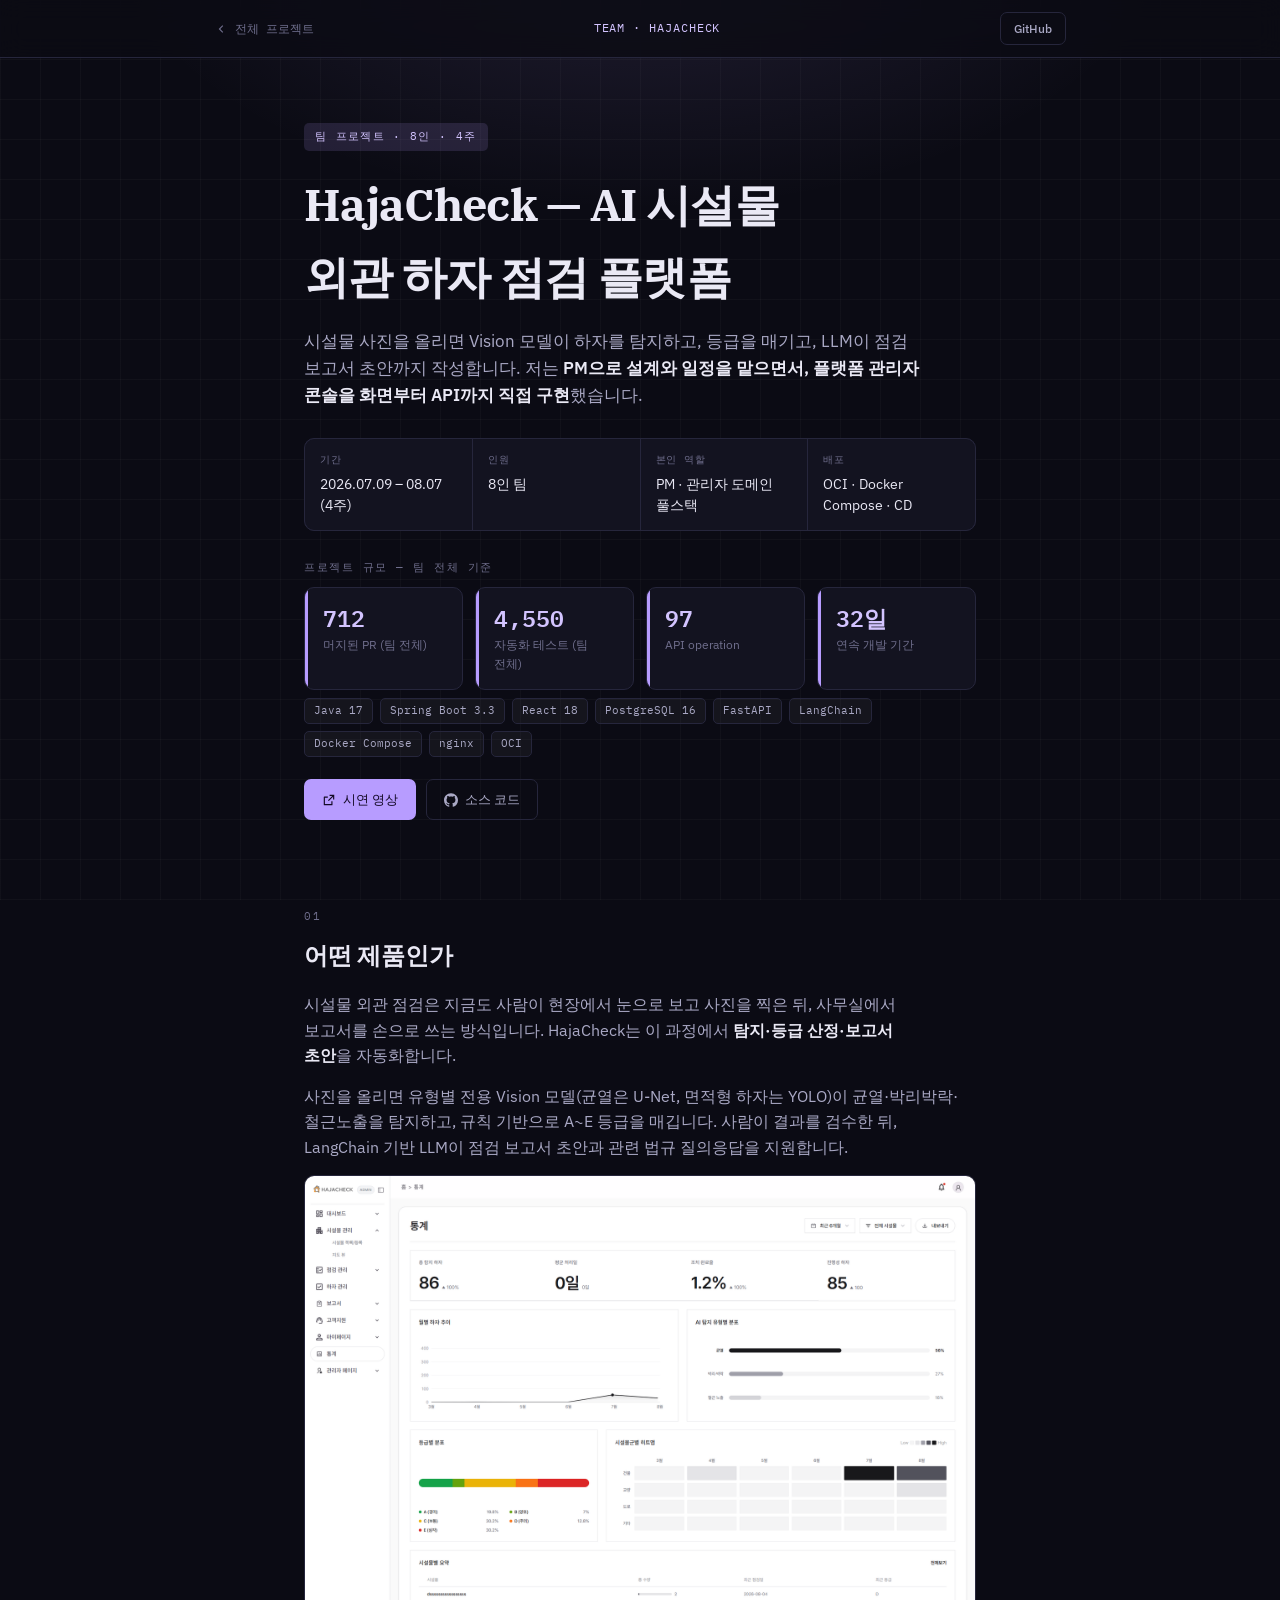
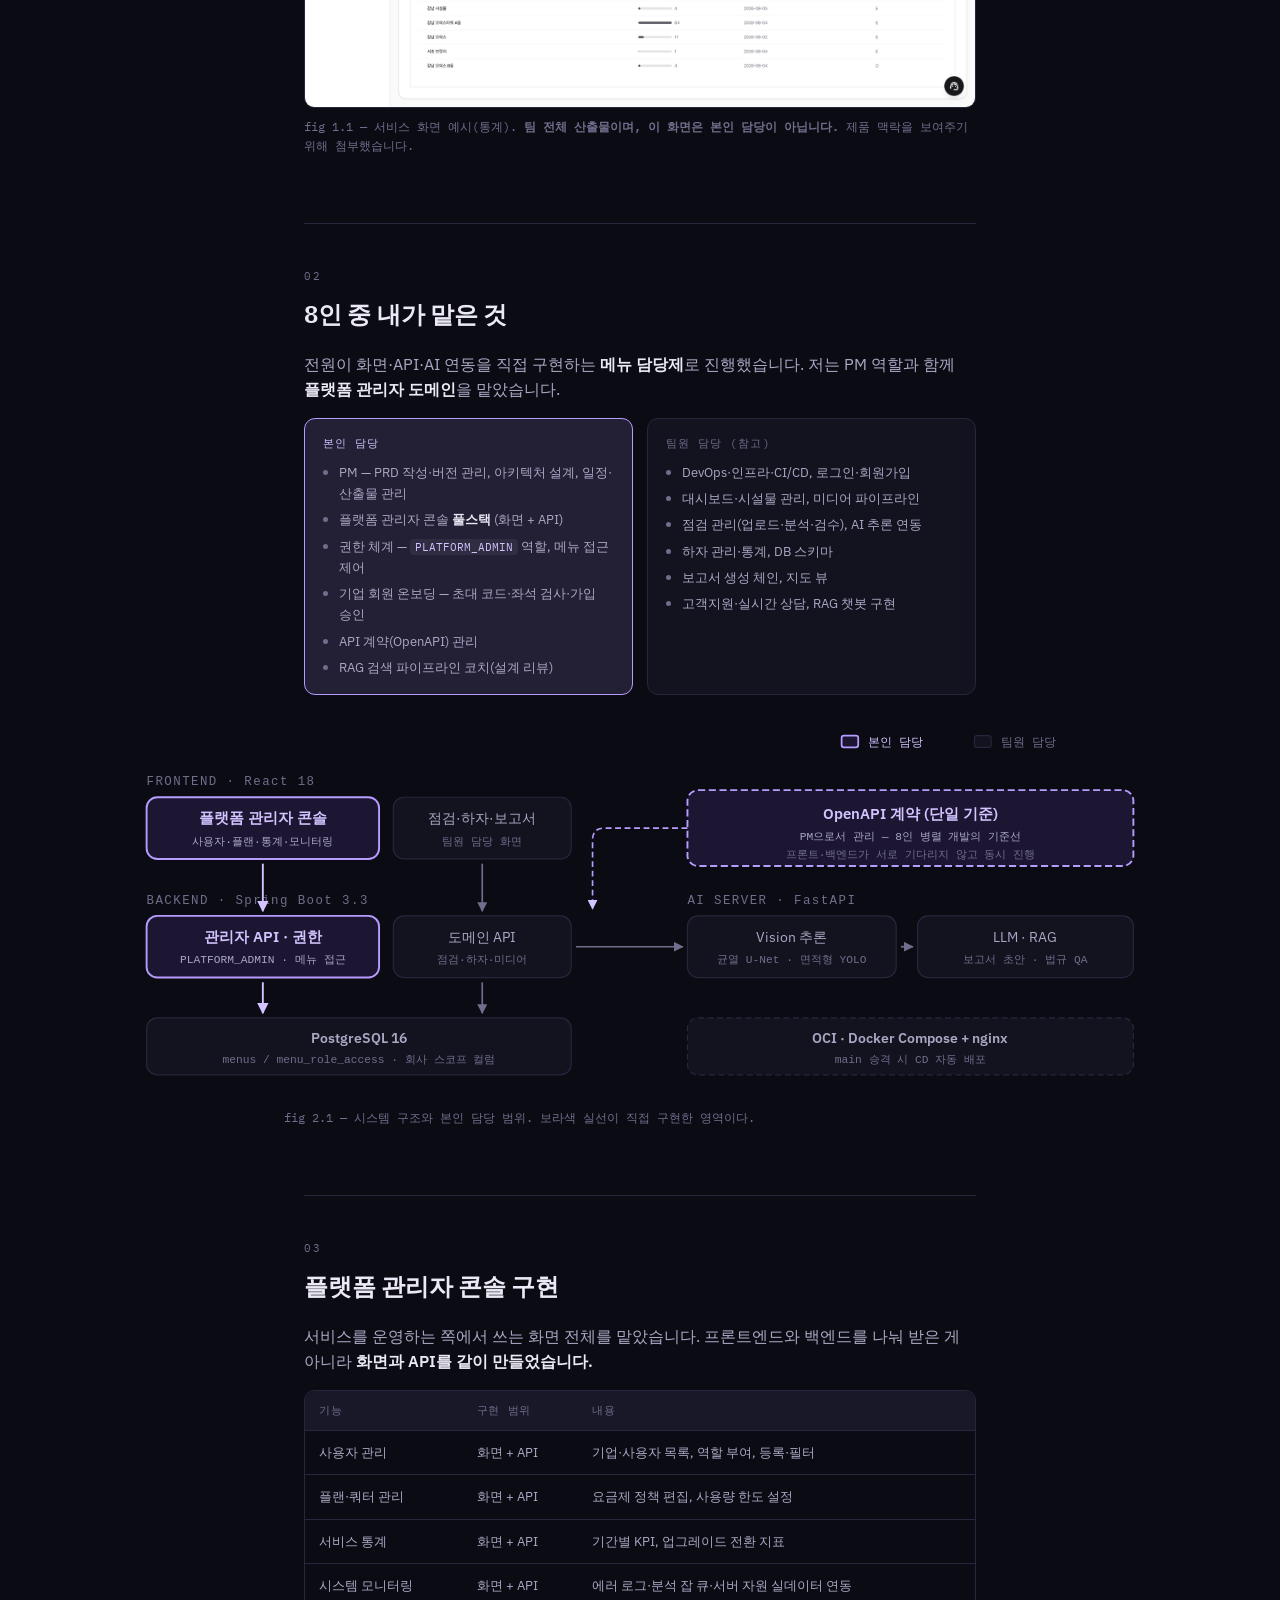
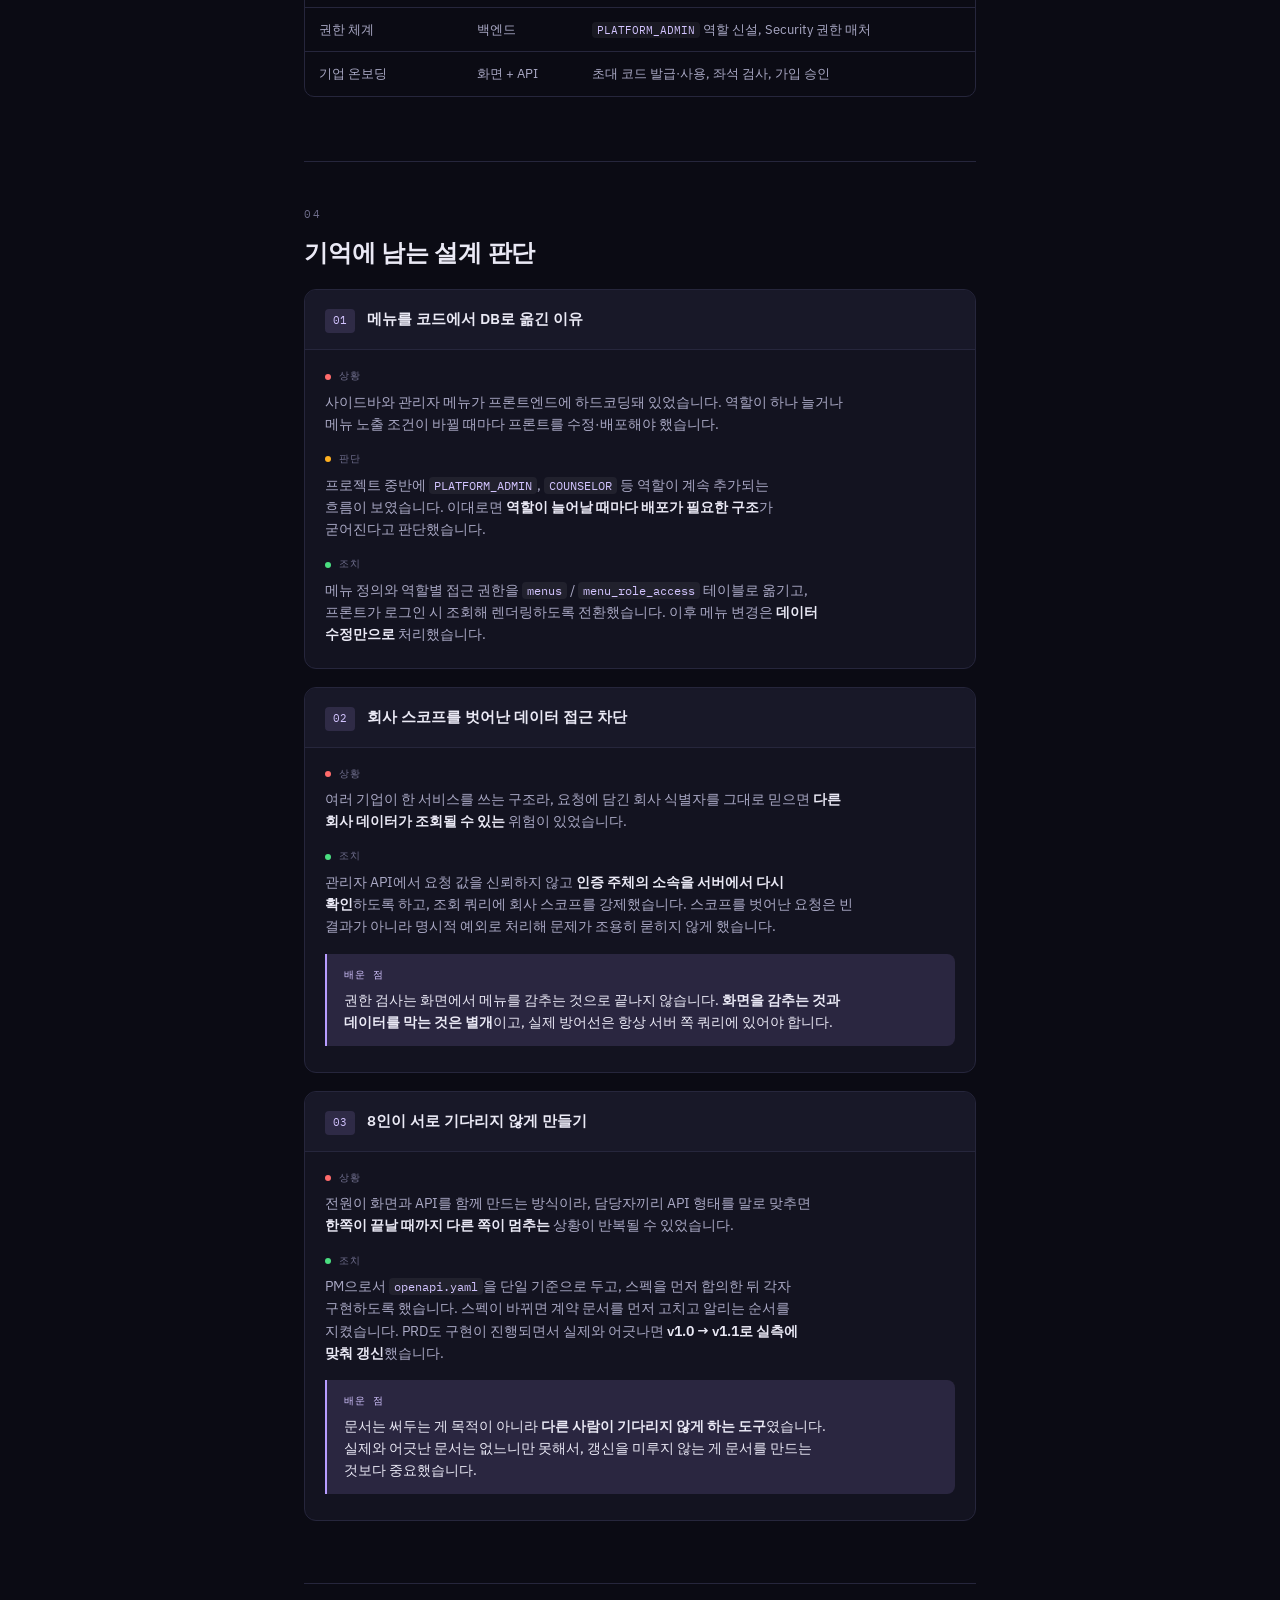
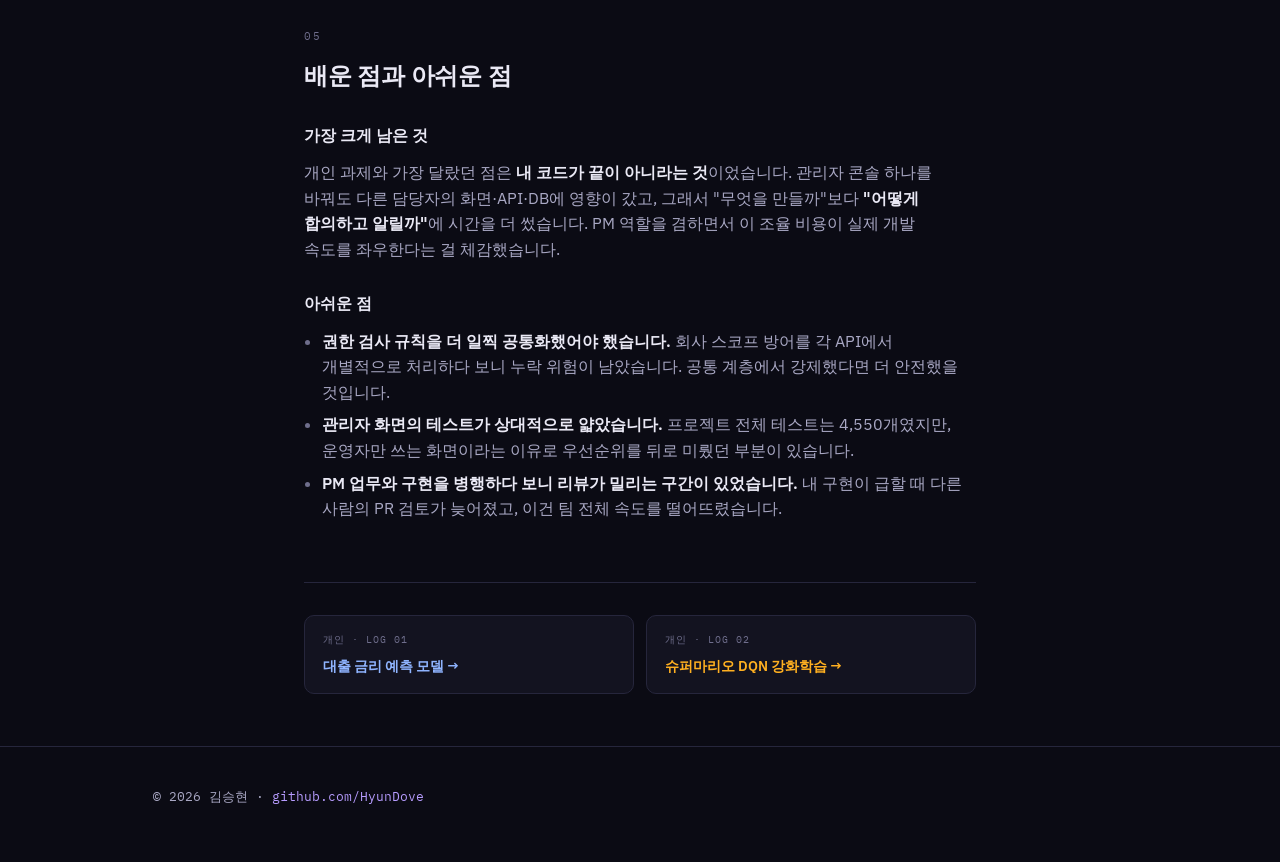
==== haja.html @ fefbdfa7 "feat: 팀 프로젝트(HajaCheck) 추가 및 포트폴리오 정체성 확장 - haja.html 신규 — 8인 팀 프로젝트 케이스 스터디   · 본인 담당/팀원 담당을 구분한 범위" ====
<!DOCTYPE html>
<html lang="ko">
<head>
<meta charset="UTF-8" />
<meta name="viewport" content="width=device-width, initial-scale=1.0" />
<title>HajaCheck — AI 시설물 하자 점검 플랫폼 · 김승현 포트폴리오</title>
<meta name="description" content="8인 팀 4주 프로젝트. PM으로 설계·일정을 관리하고 플랫폼 관리자 콘솔을 화면부터 API까지 직접 구현했습니다." />
<link rel="icon" type="image/svg+xml" href="assets/favicon.svg" />
<link rel="alternate icon" href="assets/favicon.svg" />
<link rel="stylesheet" href="assets/base.css" />
</head>
<body data-proj="haja">

<nav class="topbar">
  <div class="topbar-inner">
    <a class="back-link" href="index.html">
      <svg class="icon" viewBox="0 0 24 24" aria-hidden="true"><path d="M10.828 12l4.95 4.95-1.414 1.414L8 12l6.364-6.364 1.414 1.414z"/></svg>
      전체 프로젝트
    </a>
    <span class="topbar-title">Team · HajaCheck</span>
    <div class="topbar-links">
      <a class="btn btn-ghost btn-sm" href="https://github.com/HyunDove/HajaCheck" target="_blank" rel="noopener">GitHub</a>
    </div>
  </div>
</nav>

<div class="wrap">

  <header class="detail-hero">
    <span class="eyebrow">팀 프로젝트 · 8인 · 4주</span>
    <h1>HajaCheck — AI 시설물 외관 하자 점검 플랫폼</h1>
    <p class="lede">
      시설물 사진을 올리면 Vision 모델이 하자를 탐지하고, 등급을 매기고, LLM이 점검 보고서 초안까지 작성합니다.
      저는 <strong>PM으로 설계와 일정을 맡으면서, 플랫폼 관리자 콘솔을 화면부터 API까지 직접 구현</strong>했습니다.
    </p>

    <div class="meta-grid">
      <div class="meta-cell"><div class="meta-key">기간</div><div class="meta-val">2026.07.09 – 08.07 (4주)</div></div>
      <div class="meta-cell"><div class="meta-key">인원</div><div class="meta-val">8인 팀</div></div>
      <div class="meta-cell"><div class="meta-key">본인 역할</div><div class="meta-val">PM · 관리자 도메인 풀스택</div></div>
      <div class="meta-cell"><div class="meta-key">배포</div><div class="meta-val">OCI · Docker Compose · CD</div></div>
    </div>

    <p class="sec-num" style="margin-bottom:10px;">프로젝트 규모 — 팀 전체 기준</p>
    <div class="kpi-row">
      <div class="kpi"><div class="kpi-val">712</div><div class="kpi-label">머지된 PR (팀 전체)</div></div>
      <div class="kpi"><div class="kpi-val">4,550</div><div class="kpi-label">자동화 테스트 (팀 전체)</div></div>
      <div class="kpi"><div class="kpi-val">97</div><div class="kpi-label">API operation</div></div>
      <div class="kpi"><div class="kpi-val">32일</div><div class="kpi-label">연속 개발 기간</div></div>
    </div>

    <div class="tech-list">
      <span class="tech-tag">Java 17</span><span class="tech-tag">Spring Boot 3.3</span>
      <span class="tech-tag">React 18</span><span class="tech-tag">PostgreSQL 16</span>
      <span class="tech-tag">FastAPI</span><span class="tech-tag">LangChain</span>
      <span class="tech-tag">Docker Compose</span><span class="tech-tag">nginx</span><span class="tech-tag">OCI</span>
    </div>

    <div class="btn-row">
      <a class="btn btn-primary" href="https://youtu.be/IagMc_vZxpA" target="_blank" rel="noopener">
        <svg class="icon" viewBox="0 0 24 24" aria-hidden="true"><path d="M10 6v2H5v11h11v-5h2v6a1 1 0 0 1-1 1H4a1 1 0 0 1-1-1V7a1 1 0 0 1 1-1h6zm11-3v8h-2V6.413l-7.293 7.294-1.414-1.414L17.585 5H13V3h8z"/></svg>
        시연 영상
      </a>
      <a class="btn btn-ghost" href="https://github.com/HyunDove/HajaCheck" target="_blank" rel="noopener">
        <svg class="icon" viewBox="0 0 24 24" aria-hidden="true"><path d="M12 .297c-6.63 0-12 5.373-12 12 0 5.303 3.438 9.8 8.205 11.385.6.113.82-.258.82-.577 0-.285-.01-1.04-.015-2.04-3.338.724-4.042-1.61-4.042-1.61C4.422 18.07 3.633 17.7 3.633 17.7c-1.087-.744.084-.729.084-.729 1.205.084 1.838 1.236 1.838 1.236 1.07 1.835 2.809 1.305 3.495.998.108-.776.417-1.305.76-1.605-2.665-.3-5.466-1.332-5.466-5.93 0-1.31.465-2.38 1.235-3.22-.135-.303-.54-1.523.105-3.176 0 0 1.005-.322 3.3 1.23.96-.267 1.98-.399 3-.405 1.02.006 2.04.138 3 .405 2.28-1.552 3.285-1.23 3.285-1.23.645 1.653.24 2.873.12 3.176.765.84 1.23 1.91 1.23 3.22 0 4.61-2.805 5.625-5.475 5.92.42.36.81 1.096.81 2.22 0 1.606-.015 2.896-.015 3.286 0 .315.21.69.825.57C20.565 22.092 24 17.592 24 12.297c0-6.627-5.373-12-12-12"/></svg>
        소스 코드
      </a>
    </div>
  </header>

  <!-- ── 1. 개요 ── -->
  <section>
    <span class="sec-num">01</span>
    <h2>어떤 제품인가</h2>
    <p>
      시설물 외관 점검은 지금도 사람이 현장에서 눈으로 보고 사진을 찍은 뒤,
      사무실에서 보고서를 손으로 쓰는 방식입니다.
      HajaCheck는 이 과정에서 <strong>탐지·등급 산정·보고서 초안</strong>을 자동화합니다.
    </p>
    <p>
      사진을 올리면 유형별 전용 Vision 모델(균열은 U-Net, 면적형 하자는 YOLO)이
      균열·박리박락·철근노출을 탐지하고, 규칙 기반으로 A~E 등급을 매깁니다.
      사람이 결과를 검수한 뒤, LangChain 기반 LLM이 점검 보고서 초안과 관련 법규 질의응답을 지원합니다.
    </p>

    <figure>
      <img src="assets/img/haja/product.png" alt="HajaCheck 통계 화면 — AI 탐지 유형별 분포, 등급별 분포, 시설물군 히트맵" loading="lazy" />
      <figcaption>
        fig 1.1 — 서비스 화면 예시(통계). <strong>팀 전체 산출물이며, 이 화면은 본인 담당이 아닙니다.</strong>
        제품 맥락을 보여주기 위해 첨부했습니다.
      </figcaption>
    </figure>
  </section>

  <!-- ── 2. 담당 범위 ── -->
  <section>
    <span class="sec-num">02</span>
    <h2>8인 중 내가 맡은 것</h2>
    <p>
      전원이 화면·API·AI 연동을 직접 구현하는 <strong>메뉴 담당제</strong>로 진행했습니다.
      저는 PM 역할과 함께 <strong>플랫폼 관리자 도메인</strong>을 맡았습니다.
    </p>

    <div class="scope-split">
      <div class="scope-box mine">
        <div class="scope-head">본인 담당</div>
        <ul>
          <li>PM — PRD 작성·버전 관리, 아키텍처 설계, 일정·산출물 관리</li>
          <li>플랫폼 관리자 콘솔 <strong>풀스택</strong> (화면 + API)</li>
          <li>권한 체계 — <code>PLATFORM_ADMIN</code> 역할, 메뉴 접근 제어</li>
          <li>기업 회원 온보딩 — 초대 코드·좌석 검사·가입 승인</li>
          <li>API 계약(OpenAPI) 관리</li>
          <li>RAG 검색 파이프라인 코치(설계 리뷰)</li>
        </ul>
      </div>
      <div class="scope-box">
        <div class="scope-head">팀원 담당 (참고)</div>
        <ul>
          <li>DevOps·인프라·CI/CD, 로그인·회원가입</li>
          <li>대시보드·시설물 관리, 미디어 파이프라인</li>
          <li>점검 관리(업로드·분석·검수), AI 추론 연동</li>
          <li>하자 관리·통계, DB 스키마</li>
          <li>보고서 생성 체인, 지도 뷰</li>
          <li>고객지원·실시간 상담, RAG 챗봇 구현</li>
        </ul>
      </div>
    </div>

    <figure class="wide">
      <div class="svg-scroll">
      <svg viewBox="0 0 860 320" role="img" aria-label="React 프론트엔드, Spring Boot 백엔드, FastAPI AI 서버, PostgreSQL로 구성된 시스템에서 본인이 담당한 관리자 콘솔과 권한 도메인이 강조 표시된 구조도">
        <defs>
          <marker id="ar-h" viewBox="0 0 10 10" refX="9" refY="5" markerWidth="6" markerHeight="6" orient="auto-start-reverse">
            <path d="M 0 0 L 10 5 L 0 10 z" fill="#d3c4ff"/>
          </marker>
          <marker id="ar-t" viewBox="0 0 10 10" refX="9" refY="5" markerWidth="6" markerHeight="6" orient="auto-start-reverse">
            <path d="M 0 0 L 10 5 L 0 10 z" fill="#6f6e8c"/>
          </marker>
        </defs>

        <!-- 범례 -->
        <rect x="600" y="14" width="14" height="10" rx="2" fill="#1d1633" stroke="#b79cff" stroke-width="1.5"/>
        <text x="622" y="23" fill="#d3c4ff" font-size="10.5" font-family="monospace">본인 담당</text>
        <rect x="712" y="14" width="14" height="10" rx="2" fill="#131320" stroke="#26263c"/>
        <text x="734" y="23" fill="#6f6e8c" font-size="10.5" font-family="monospace">팀원 담당</text>

        <!-- FE 계층 -->
        <text x="14" y="56" fill="#6f6e8c" font-family="monospace" font-size="10.5" letter-spacing="1.2">FRONTEND · React 18</text>
        <rect x="14" y="66" width="196" height="52" rx="9" fill="#1d1633" stroke="#b79cff" stroke-width="1.6"/>
        <text x="112" y="88" fill="#d3c4ff" font-size="12.5" text-anchor="middle" font-weight="600">플랫폼 관리자 콘솔</text>
        <text x="112" y="106" fill="#a9a8c4" font-size="9.5" text-anchor="middle" font-family="monospace">사용자·플랜·통계·모니터링</text>

        <rect x="222" y="66" width="150" height="52" rx="9" fill="#131320" stroke="#26263c"/>
        <text x="297" y="88" fill="#a9a8c4" font-size="12" text-anchor="middle">점검·하자·보고서</text>
        <text x="297" y="106" fill="#6f6e8c" font-size="9.5" text-anchor="middle" font-family="monospace">팀원 담당 화면</text>

        <!-- BE 계층 -->
        <text x="14" y="156" fill="#6f6e8c" font-family="monospace" font-size="10.5" letter-spacing="1.2">BACKEND · Spring Boot 3.3</text>
        <rect x="14" y="166" width="196" height="52" rx="9" fill="#1d1633" stroke="#b79cff" stroke-width="1.6"/>
        <text x="112" y="188" fill="#d3c4ff" font-size="12.5" text-anchor="middle" font-weight="600">관리자 API · 권한</text>
        <text x="112" y="206" fill="#a9a8c4" font-size="9.5" text-anchor="middle" font-family="monospace">PLATFORM_ADMIN · 메뉴 접근</text>

        <rect x="222" y="166" width="150" height="52" rx="9" fill="#131320" stroke="#26263c"/>
        <text x="297" y="188" fill="#a9a8c4" font-size="12" text-anchor="middle">도메인 API</text>
        <text x="297" y="206" fill="#6f6e8c" font-size="9.5" text-anchor="middle" font-family="monospace">점검·하자·미디어</text>

        <!-- 세로 연결 -->
        <line x1="112" y1="122" x2="112" y2="162" stroke="#d3c4ff" stroke-width="1.6" marker-end="url(#ar-h)"/>
        <line x1="297" y1="122" x2="297" y2="162" stroke="#6f6e8c" stroke-width="1.4" marker-end="url(#ar-t)"/>

        <!-- DB -->
        <rect x="14" y="252" width="358" height="48" rx="9" fill="#131320" stroke="#26263c"/>
        <text x="193" y="273" fill="#a9a8c4" font-size="12" text-anchor="middle" font-weight="600">PostgreSQL 16</text>
        <text x="193" y="290" fill="#6f6e8c" font-size="9.5" text-anchor="middle" font-family="monospace">menus / menu_role_access · 회사 스코프 컬럼</text>
        <line x1="112" y1="222" x2="112" y2="248" stroke="#d3c4ff" stroke-width="1.6" marker-end="url(#ar-h)"/>
        <line x1="297" y1="222" x2="297" y2="248" stroke="#6f6e8c" stroke-width="1.4" marker-end="url(#ar-t)"/>

        <!-- AI 서버 -->
        <text x="470" y="156" fill="#6f6e8c" font-family="monospace" font-size="10.5" letter-spacing="1.2">AI SERVER · FastAPI</text>
        <rect x="470" y="166" width="176" height="52" rx="9" fill="#131320" stroke="#26263c"/>
        <text x="558" y="188" fill="#a9a8c4" font-size="12" text-anchor="middle">Vision 추론</text>
        <text x="558" y="206" fill="#6f6e8c" font-size="9.5" text-anchor="middle" font-family="monospace">균열 U-Net · 면적형 YOLO</text>

        <rect x="664" y="166" width="182" height="52" rx="9" fill="#131320" stroke="#26263c"/>
        <text x="755" y="188" fill="#a9a8c4" font-size="12" text-anchor="middle">LLM · RAG</text>
        <text x="755" y="206" fill="#6f6e8c" font-size="9.5" text-anchor="middle" font-family="monospace">보고서 초안 · 법규 QA</text>

        <line x1="376" y1="192" x2="466" y2="192" stroke="#6f6e8c" stroke-width="1.4" marker-end="url(#ar-t)"/>
        <line x1="650" y1="192" x2="660" y2="192" stroke="#6f6e8c" stroke-width="1.4" marker-end="url(#ar-t)"/>

        <!-- 배포 -->
        <rect x="470" y="252" width="376" height="48" rx="9" fill="#131320" stroke="#26263c" stroke-dasharray="5 3"/>
        <text x="658" y="273" fill="#a9a8c4" font-size="12" text-anchor="middle" font-weight="600">OCI · Docker Compose + nginx</text>
        <text x="658" y="290" fill="#6f6e8c" font-size="9.5" text-anchor="middle" font-family="monospace">main 승격 시 CD 자동 배포</text>

        <!-- API 계약 -->
        <rect x="470" y="60" width="376" height="64" rx="9" fill="#1d1633" stroke="#b79cff" stroke-width="1.6" stroke-dasharray="6 3"/>
        <text x="658" y="84" fill="#d3c4ff" font-size="12.5" text-anchor="middle" font-weight="600">OpenAPI 계약 (단일 기준)</text>
        <text x="658" y="102" fill="#a9a8c4" font-size="9.5" text-anchor="middle" font-family="monospace">PM으로서 관리 — 8인 병렬 개발의 기준선</text>
        <text x="658" y="117" fill="#6f6e8c" font-size="9.5" text-anchor="middle" font-family="monospace">프론트·백엔드가 서로 기다리지 않고 동시 진행</text>
        <path d="M 470 92 L 400 92 Q 390 92 390 102 L 390 160" fill="none" stroke="#b79cff" stroke-width="1.4" stroke-dasharray="5 3" marker-end="url(#ar-h)"/>
      </svg>
      </div>
      <figcaption>fig 2.1 — 시스템 구조와 본인 담당 범위. 보라색 실선이 직접 구현한 영역이다.</figcaption>
    </figure>
  </section>

  <!-- ── 3. 관리자 콘솔 ── -->
  <section>
    <span class="sec-num">03</span>
    <h2>플랫폼 관리자 콘솔 구현</h2>
    <p>
      서비스를 운영하는 쪽에서 쓰는 화면 전체를 맡았습니다.
      프론트엔드와 백엔드를 나눠 받은 게 아니라 <strong>화면과 API를 같이 만들었습니다.</strong>
    </p>

    <div class="table-wrap">
      <table>
        <thead><tr><th>기능</th><th>구현 범위</th><th>내용</th></tr></thead>
        <tbody>
          <tr><td>사용자 관리</td><td>화면 + API</td><td>기업·사용자 목록, 역할 부여, 등록·필터</td></tr>
          <tr><td>플랜·쿼터 관리</td><td>화면 + API</td><td>요금제 정책 편집, 사용량 한도 설정</td></tr>
          <tr><td>서비스 통계</td><td>화면 + API</td><td>기간별 KPI, 업그레이드 전환 지표</td></tr>
          <tr><td>시스템 모니터링</td><td>화면 + API</td><td>에러 로그·분석 잡 큐·서버 자원 실데이터 연동</td></tr>
          <tr><td>권한 체계</td><td>백엔드</td><td><code>PLATFORM_ADMIN</code> 역할 신설, Security 권한 매처</td></tr>
          <tr><td>기업 온보딩</td><td>화면 + API</td><td>초대 코드 발급·사용, 좌석 검사, 가입 승인</td></tr>
        </tbody>
      </table>
    </div>
  </section>

  <!-- ── 4. 설계 판단 ── -->
  <section>
    <span class="sec-num">04</span>
    <h2>기억에 남는 설계 판단</h2>

    <div class="trouble">
      <div class="trouble-head">
        <span class="trouble-idx">01</span>
        <span class="trouble-title">메뉴를 코드에서 DB로 옮긴 이유</span>
      </div>
      <div class="trouble-body">
        <div class="step symptom">
          <div class="step-label">상황</div>
          <p>사이드바와 관리자 메뉴가 프론트엔드에 하드코딩돼 있었습니다. 역할이 하나 늘거나 메뉴 노출 조건이 바뀔 때마다 프론트를 수정·배포해야 했습니다.</p>
        </div>
        <div class="step cause">
          <div class="step-label">판단</div>
          <p>프로젝트 중반에 <code>PLATFORM_ADMIN</code>, <code>COUNSELOR</code> 등 역할이 계속 추가되는 흐름이 보였습니다. 이대로면 <strong>역할이 늘어날 때마다 배포가 필요한 구조</strong>가 굳어진다고 판단했습니다.</p>
        </div>
        <div class="step fix">
          <div class="step-label">조치</div>
          <p>메뉴 정의와 역할별 접근 권한을 <code>menus</code> / <code>menu_role_access</code> 테이블로 옮기고, 프론트가 로그인 시 조회해 렌더링하도록 전환했습니다. 이후 메뉴 변경은 <strong>데이터 수정만으로</strong> 처리했습니다.</p>
        </div>
      </div>
    </div>

    <div class="trouble">
      <div class="trouble-head">
        <span class="trouble-idx">02</span>
        <span class="trouble-title">회사 스코프를 벗어난 데이터 접근 차단</span>
      </div>
      <div class="trouble-body">
        <div class="step symptom">
          <div class="step-label">상황</div>
          <p>여러 기업이 한 서비스를 쓰는 구조라, 요청에 담긴 회사 식별자를 그대로 믿으면 <strong>다른 회사 데이터가 조회될 수 있는</strong> 위험이 있었습니다.</p>
        </div>
        <div class="step fix">
          <div class="step-label">조치</div>
          <p>관리자 API에서 요청 값을 신뢰하지 않고 <strong>인증 주체의 소속을 서버에서 다시 확인</strong>하도록 하고, 조회 쿼리에 회사 스코프를 강제했습니다. 스코프를 벗어난 요청은 빈 결과가 아니라 명시적 예외로 처리해 문제가 조용히 묻히지 않게 했습니다.</p>
        </div>
        <div class="lesson">
          <span class="lesson-tag">배운 점</span>
          <p>권한 검사는 화면에서 메뉴를 감추는 것으로 끝나지 않습니다. <strong>화면을 감추는 것과 데이터를 막는 것은 별개</strong>이고, 실제 방어선은 항상 서버 쪽 쿼리에 있어야 합니다.</p>
        </div>
      </div>
    </div>

    <div class="trouble">
      <div class="trouble-head">
        <span class="trouble-idx">03</span>
        <span class="trouble-title">8인이 서로 기다리지 않게 만들기</span>
      </div>
      <div class="trouble-body">
        <div class="step symptom">
          <div class="step-label">상황</div>
          <p>전원이 화면과 API를 함께 만드는 방식이라, 담당자끼리 API 형태를 말로 맞추면 <strong>한쪽이 끝날 때까지 다른 쪽이 멈추는</strong> 상황이 반복될 수 있었습니다.</p>
        </div>
        <div class="step fix">
          <div class="step-label">조치</div>
          <p>PM으로서 <code>openapi.yaml</code>을 단일 기준으로 두고, 스펙을 먼저 합의한 뒤 각자 구현하도록 했습니다. 스펙이 바뀌면 계약 문서를 먼저 고치고 알리는 순서를 지켰습니다. PRD도 구현이 진행되면서 실제와 어긋나면 <strong>v1.0 → v1.1로 실측에 맞춰 갱신</strong>했습니다.</p>
        </div>
        <div class="lesson">
          <span class="lesson-tag">배운 점</span>
          <p>문서는 써두는 게 목적이 아니라 <strong>다른 사람이 기다리지 않게 하는 도구</strong>였습니다. 실제와 어긋난 문서는 없느니만 못해서, 갱신을 미루지 않는 게 문서를 만드는 것보다 중요했습니다.</p>
        </div>
      </div>
    </div>
  </section>

  <!-- ── 5. 회고 ── -->
  <section>
    <span class="sec-num">05</span>
    <h2>배운 점과 아쉬운 점</h2>

    <h3>가장 크게 남은 것</h3>
    <p>
      개인 과제와 가장 달랐던 점은 <strong>내 코드가 끝이 아니라는 것</strong>이었습니다.
      관리자 콘솔 하나를 바꿔도 다른 담당자의 화면·API·DB에 영향이 갔고,
      그래서 "무엇을 만들까"보다 <strong>"어떻게 합의하고 알릴까"</strong>에 시간을 더 썼습니다.
      PM 역할을 겸하면서 이 조율 비용이 실제 개발 속도를 좌우한다는 걸 체감했습니다.
    </p>

    <h3>아쉬운 점</h3>
    <ul>
      <li><strong>권한 검사 규칙을 더 일찍 공통화했어야 했습니다.</strong> 회사 스코프 방어를 각 API에서 개별적으로 처리하다 보니 누락 위험이 남았습니다. 공통 계층에서 강제했다면 더 안전했을 것입니다.</li>
      <li><strong>관리자 화면의 테스트가 상대적으로 얇았습니다.</strong> 프로젝트 전체 테스트는 4,550개였지만, 운영자만 쓰는 화면이라는 이유로 우선순위를 뒤로 미뤘던 부분이 있습니다.</li>
      <li><strong>PM 업무와 구현을 병행하다 보니 리뷰가 밀리는 구간이 있었습니다.</strong> 내 구현이 급할 때 다른 사람의 PR 검토가 늦어졌고, 이건 팀 전체 속도를 떨어뜨렸습니다.</li>
    </ul>
  </section>

  <nav class="pager" aria-label="다른 프로젝트">
    <a class="pager-card to-ml" href="ml.html">
      <div class="pg-label">개인 · Log 01</div>
      <div class="pg-title">대출 금리 예측 모델 →</div>
    </a>
    <a class="pager-card to-rl" href="rl.html">
      <div class="pg-label">개인 · Log 02</div>
      <div class="pg-title">슈퍼마리오 DQN 강화학습 →</div>
    </a>
  </nav>

</div>

<footer>
  <p>© 2026 김승현 · <a href="https://github.com/HyunDove" target="_blank" rel="noopener">github.com/HyunDove</a></p>
</footer>

</body>
</html>
---- assets/base.css ----
/* ══════════════════════════════════════════════════════════
   김승현 · AI/ML/LLM 포트폴리오 — 공통 스타일
   ══════════════════════════════════════════════════════════ */

@font-face { font-family:'Plex Sans';  font-weight:400; font-style:normal; font-display:swap; src:url('fonts/sans400.woff') format('woff'); }
@font-face { font-family:'Plex Sans';  font-weight:500; font-style:normal; font-display:swap; src:url('fonts/sans500.woff') format('woff'); }
@font-face { font-family:'Plex Sans';  font-weight:600; font-style:normal; font-display:swap; src:url('fonts/sans600.woff') format('woff'); }
@font-face { font-family:'Plex Mono';  font-weight:400; font-style:normal; font-display:swap; src:url('fonts/mono400.woff') format('woff'); }
@font-face { font-family:'Plex Mono';  font-weight:500; font-style:normal; font-display:swap; src:url('fonts/mono500.woff') format('woff'); }
@font-face { font-family:'Plex Mono';  font-weight:600; font-style:normal; font-display:swap; src:url('fonts/mono600.woff') format('woff'); }
@font-face { font-family:'Plex Serif'; font-weight:600; font-style:normal; font-display:swap; src:url('fonts/serif600.woff') format('woff'); }
@font-face { font-family:'Plex Serif'; font-weight:700; font-style:normal; font-display:swap; src:url('fonts/serif700.woff') format('woff'); }

*,*::before,*::after{box-sizing:border-box;margin:0;padding:0;}

:root{
  --bg:#0b0b14;
  --bg-grid:rgba(255,255,255,.028);
  --surface:#131320;
  --surface-2:#181828;
  --border:#26263c;
  --border-strong:#37374f;
  --text:#eae9f5;
  --text-dim:#a9a8c4;
  --muted:#6f6e8c;
  --accent:#b79cff;

  --ml:#5b8def;    --ml-2:#8fb4ff;
  --rl:#ff6b4a;    --rl-2:#ffb020;
  --llm:#2fd9c4;   --llm-2:#6ff0d8;
  --haja:#b79cff;  --haja-2:#d3c4ff;

  /* 프로젝트별 색상 — 각 페이지 body에서 덮어씀 */
  --proj:var(--accent);
  --proj-2:var(--accent);
  --proj-soft:rgba(183,156,255,.12);

  --font-display:'Plex Serif', 'Nanum Myeongjo', serif;
  --font-body:'Plex Sans', 'Malgun Gothic', sans-serif;
  --font-mono:'Plex Mono', monospace;

  --wrap:720px;
  --wrap-wide:900px;
}

body[data-proj="ml"]{  --proj:var(--ml);  --proj-2:var(--ml-2);  --proj-soft:rgba(91,141,239,.12); }
body[data-proj="rl"]{  --proj:var(--rl);  --proj-2:var(--rl-2);  --proj-soft:rgba(255,107,74,.12); }
body[data-proj="llm"]{ --proj:var(--llm); --proj-2:var(--llm-2); --proj-soft:rgba(47,217,196,.12); }
body[data-proj="haja"]{--proj:var(--haja);--proj-2:var(--haja-2);--proj-soft:rgba(183,156,255,.14); }

html{scroll-behavior:smooth;}

body{
  font-family:var(--font-body);
  /* 한글은 어절 단위로 줄바꿈 — '프로젝트'가 '프/로젝트'로 잘리는 것 방지 */
  word-break:keep-all;
  overflow-wrap:break-word;
  background:
    radial-gradient(ellipse 900px 500px at 50% -10%, var(--proj-soft), transparent 60%),
    repeating-linear-gradient(0deg,  var(--bg-grid) 0 1px, transparent 1px 40px),
    repeating-linear-gradient(90deg, var(--bg-grid) 0 1px, transparent 1px 40px),
    var(--bg);
  background-attachment:fixed;
  color:var(--text);
  line-height:1.6;
  min-height:100vh;
  -webkit-font-smoothing:antialiased;
}

a{color:var(--proj-2);}
:focus-visible{outline:2px solid var(--proj-2);outline-offset:3px;border-radius:3px;}

/* ── 상단 내비게이션 (상세 페이지) ── */
.topbar{
  position:sticky;top:0;z-index:20;
  background:rgba(11,11,20,.82);
  backdrop-filter:blur(12px);
  border-bottom:1px solid var(--border);
}
.topbar-inner{
  max-width:var(--wrap-wide);margin:0 auto;padding:12px 24px;
  display:flex;align-items:center;justify-content:space-between;gap:16px;
}
.back-link{
  font-family:var(--font-mono);font-size:.78rem;color:var(--muted);
  text-decoration:none;display:inline-flex;align-items:center;gap:7px;
  transition:color .2s;
}
.back-link:hover{color:var(--text);}
.topbar-title{
  font-family:var(--font-mono);font-size:.72rem;color:var(--proj-2);
  letter-spacing:.08em;text-transform:uppercase;
}
.topbar-links{display:flex;gap:8px;}

/* ── 래퍼 ── */
.wrap{max-width:var(--wrap);margin:0 auto;padding:0 24px;}
.wrap-wide{max-width:var(--wrap-wide);margin:0 auto;padding:0 24px;}

/* ── 상세 페이지 히어로 ── */
.detail-hero{padding:64px 0 44px;}
.eyebrow{
  font-family:var(--font-mono);font-size:.7rem;letter-spacing:.12em;text-transform:uppercase;
  color:var(--proj-2);background:var(--proj-soft);
  padding:5px 11px;border-radius:5px;display:inline-block;margin-bottom:18px;
}
.detail-hero h1{
  font-family:var(--font-display);font-weight:700;
  font-size:clamp(1.9rem,4.6vw,2.8rem);letter-spacing:-.015em;
  text-wrap:balance;margin-bottom:16px;
}
.lede{
  font-size:1.04rem;color:var(--text-dim);max-width:62ch;
  text-wrap:pretty;margin-bottom:30px;
}

/* 메타 정보 표 */
.meta-grid{
  display:grid;grid-template-columns:repeat(auto-fit,minmax(150px,1fr));
  gap:1px;background:var(--border);
  border:1px solid var(--border);border-radius:10px;overflow:hidden;margin-bottom:28px;
}
.meta-cell{background:var(--surface);padding:13px 15px;}
.meta-key{font-family:var(--font-mono);font-size:.64rem;color:var(--muted);letter-spacing:.08em;text-transform:uppercase;margin-bottom:5px;}
.meta-val{font-size:.85rem;color:var(--text);font-variant-numeric:tabular-nums;}

/* 핵심 성과 */
.kpi-row{
  display:grid;grid-template-columns:repeat(auto-fit,minmax(130px,1fr));
  gap:12px;margin-bottom:8px;
}
.kpi{
  background:var(--surface);border:1px solid var(--border);
  border-radius:10px;padding:16px 18px;position:relative;overflow:hidden;
}
.kpi::before{content:'';position:absolute;top:0;left:0;width:3px;height:100%;background:var(--proj);}
.kpi-val{
  font-family:var(--font-mono);font-weight:600;font-size:1.45rem;
  color:var(--proj-2);font-variant-numeric:tabular-nums;line-height:1.2;
}
.kpi-label{font-size:.72rem;color:var(--muted);margin-top:5px;}

/* ── 섹션 ── */
section{padding:44px 0;border-top:1px solid var(--border);}
section:first-of-type{border-top:none;}
.sec-num{
  font-family:var(--font-mono);font-size:.68rem;color:var(--muted);
  letter-spacing:.14em;margin-bottom:10px;display:block;
}
h2{
  font-family:var(--font-display);font-weight:600;font-size:1.5rem;
  letter-spacing:-.01em;margin-bottom:18px;text-wrap:balance;
}
h3{
  font-family:var(--font-body);font-weight:600;font-size:1.02rem;
  margin:28px 0 12px;color:var(--text);
}
p{margin-bottom:15px;color:var(--text-dim);max-width:66ch;text-wrap:pretty;}
p strong, li strong{color:var(--text);font-weight:600;}
ul,ol{margin:0 0 16px 1.1rem;color:var(--text-dim);max-width:66ch;}
li{margin-bottom:7px;}
li::marker{color:var(--muted);}

/* ── 표 ── */
.table-wrap{overflow-x:auto;margin-bottom:20px;border:1px solid var(--border);border-radius:10px;}
table{width:100%;border-collapse:collapse;font-size:.83rem;min-width:420px;}
th,td{padding:11px 14px;text-align:left;border-bottom:1px solid var(--border);}
th{
  background:var(--surface-2);font-family:var(--font-mono);font-size:.68rem;
  letter-spacing:.06em;text-transform:uppercase;color:var(--muted);font-weight:500;
}
td{color:var(--text-dim);font-variant-numeric:tabular-nums;}
tbody tr:last-child td{border-bottom:none;}
tbody tr:hover td{background:rgba(255,255,255,.02);}
td.best,th.best{color:var(--proj-2);font-weight:600;}
tr.best-row td{background:var(--proj-soft);color:var(--text);}

/* ── 코드 ── */
pre{
  background:#0a0a12;border:1px solid var(--border);border-radius:9px;
  padding:15px 17px;overflow-x:auto;margin-bottom:18px;
  font-family:var(--font-mono);font-size:.76rem;line-height:1.65;color:var(--text-dim);
}
code{font-family:var(--font-mono);font-size:.84em;}
p code,li code,td code{
  background:rgba(255,255,255,.06);padding:1px 5px;border-radius:4px;color:var(--proj-2);
}
pre code{background:none;padding:0;color:inherit;}
.c-comment{color:var(--muted);}
.c-bad{color:#ff8080;}
.c-good{color:#7ee0a0;}

/* ── 그림 ── */
figure{margin:0 0 24px;}
figure img{
  width:100%;height:auto;display:block;
  border:1px solid var(--border);border-radius:10px;background:#fff;
}
figure img.no-frame{background:transparent;border:none;}
figcaption{
  font-size:.75rem;color:var(--muted);margin-top:9px;
  font-family:var(--font-mono);line-height:1.6;
}
figure svg{width:100%;height:auto;display:block;}

/* 다이어그램 — 본문 폭보다 넓게 확장해 라벨 가독성 확보 */
figure.wide{
  width:min(calc(100vw - 40px), 1020px);
  margin-left:50%;transform:translateX(-50%);
}
figure.wide .svg-scroll{overflow-x:auto;}
figure.wide .svg-scroll svg{min-width:660px;}
figure.wide figcaption{
  max-width:var(--wrap);margin-left:auto;margin-right:auto;padding:0 4px;
}

/* ── 트러블슈팅 카드 ── */
.trouble{
  background:var(--surface);border:1px solid var(--border);
  border-radius:12px;padding:0;margin-bottom:18px;overflow:hidden;
}
.trouble-head{
  padding:16px 20px;border-bottom:1px solid var(--border);
  background:var(--surface-2);display:flex;align-items:baseline;gap:12px;
}
.trouble-idx{
  font-family:var(--font-mono);font-size:.7rem;color:var(--proj-2);
  background:var(--proj-soft);padding:3px 8px;border-radius:4px;flex-shrink:0;
}
.trouble-title{font-weight:600;font-size:.95rem;color:var(--text);}
.trouble-body{padding:18px 20px 6px;}
.trouble-body p{font-size:.87rem;}
.step{margin-bottom:16px;}
.step-label{
  font-family:var(--font-mono);font-size:.64rem;letter-spacing:.1em;
  text-transform:uppercase;color:var(--muted);margin-bottom:6px;
  display:flex;align-items:center;gap:8px;
}
.step-label::before{content:'';width:6px;height:6px;border-radius:50%;background:var(--border-strong);}
.step.symptom .step-label::before{background:#ff6b6b;}
.step.cause .step-label::before{background:#ffb020;}
.step.fix .step-label::before{background:#4ade80;}
.step p:last-child{margin-bottom:0;}

/* 교훈 인용 */
.lesson{
  border-left:2px solid var(--proj);
  background:var(--proj-soft);
  padding:13px 17px;border-radius:0 8px 8px 0;margin:16px 0 20px;
}
.lesson p{margin:0;font-size:.86rem;color:var(--text);}
.lesson .lesson-tag{
  font-family:var(--font-mono);font-size:.63rem;letter-spacing:.1em;
  text-transform:uppercase;color:var(--proj-2);display:block;margin-bottom:6px;
}

/* ── 버튼 ── */
.btn{
  display:inline-flex;align-items:center;gap:7px;padding:9px 17px;border-radius:7px;
  font-size:.82rem;font-weight:500;text-decoration:none;font-family:var(--font-body);
  transition:opacity .2s,transform .2s,border-color .2s,color .2s;border:1px solid transparent;
}
.btn:hover{opacity:.88;transform:translateY(-1px);}
.btn-primary{background:var(--proj);color:#08101f;}
body[data-proj="rl"] .btn-primary{color:#1a0a05;}
body[data-proj="llm"] .btn-primary{color:#06201c;}
body[data-proj="haja"] .btn-primary{color:#140a26;}
.btn-ghost{background:transparent;border-color:var(--border);color:var(--text-dim);}
.btn-ghost:hover{border-color:var(--border-strong);color:var(--text);}
.btn-sm{padding:6px 13px;font-size:.75rem;}
.btn-row{display:flex;gap:10px;flex-wrap:wrap;margin-top:22px;}
.icon{width:14px;height:14px;fill:currentColor;flex-shrink:0;}

/* ── 태그 ── */
.tech-list{display:flex;flex-wrap:wrap;gap:7px;margin-bottom:22px;}
.tech-tag{
  font-family:var(--font-mono);font-size:.7rem;padding:3px 9px;border-radius:5px;
  background:rgba(255,255,255,.04);border:1px solid var(--border);color:var(--text-dim);
}

/* ── 페이지 하단 이동 ── */
.pager{
  display:flex;gap:12px;flex-wrap:wrap;
  padding:32px 0 12px;border-top:1px solid var(--border);
}
.pager-card{
  flex:1;min-width:200px;text-decoration:none;
  background:var(--surface);border:1px solid var(--border);border-radius:10px;
  padding:16px 18px;transition:border-color .2s,transform .2s;
}
.pager-card:hover{transform:translateY(-2px);}
.pager-card .pg-label{font-family:var(--font-mono);font-size:.63rem;letter-spacing:.1em;text-transform:uppercase;color:var(--muted);margin-bottom:6px;}
.pager-card .pg-title{font-size:.9rem;font-weight:600;color:var(--text);}
.pager-card.to-ml:hover{border-color:var(--ml);}
.pager-card.to-ml .pg-title{color:var(--ml-2);}
.pager-card.to-rl:hover{border-color:var(--rl);}
.pager-card.to-rl .pg-title{color:var(--rl-2);}
.pager-card.to-llm:hover{border-color:var(--llm);}
.pager-card.to-llm .pg-title{color:var(--llm-2);}
.pager-card.to-haja:hover{border-color:var(--haja);}
.pager-card.to-haja .pg-title{color:var(--haja-2);}

/* 담당 범위 구분 블록 (팀 프로젝트) */
.scope-split{display:grid;grid-template-columns:repeat(auto-fit,minmax(260px,1fr));gap:14px;margin-bottom:24px;}
.scope-box{border:1px solid var(--border);border-radius:11px;padding:16px 18px;background:var(--surface);}
.scope-box.mine{border-color:var(--proj);background:var(--proj-soft);}
.scope-head{font-family:var(--font-mono);font-size:.66rem;letter-spacing:.1em;text-transform:uppercase;color:var(--muted);margin-bottom:10px;}
.scope-box.mine .scope-head{color:var(--proj-2);}
.scope-box ul{margin:0 0 0 1rem;}
.scope-box li{font-size:.83rem;margin-bottom:5px;}
.scope-box li:last-child{margin-bottom:0;}

/* ── 푸터 ── */
footer{
  text-align:center;padding:40px 24px;border-top:1px solid var(--border);
  color:var(--muted);font-size:.8rem;font-family:var(--font-mono);margin-top:40px;
}
footer a{color:var(--accent);text-decoration:none;}
footer a:hover{text-decoration:underline;}

/* ── 접근성 ── */
.visually-hidden{
  position:absolute;width:1px;height:1px;padding:0;margin:-1px;
  overflow:hidden;clip:rect(0 0 0 0);white-space:nowrap;border:0;
}

@media (prefers-reduced-motion: reduce){
  html{scroll-behavior:auto;}
  *{animation-duration:.001ms !important;animation-iteration-count:1 !important;transition-duration:.001ms !important;}
}

@media (max-width:560px){
  .detail-hero{padding:40px 0 32px;}
  section{padding:34px 0;}
  .topbar-inner{padding:10px 18px;}
  .wrap,.wrap-wide{padding:0 18px;}
  .trouble-head{padding:14px 16px;flex-wrap:wrap;gap:8px;}
  .trouble-body{padding:16px 16px 4px;}
}
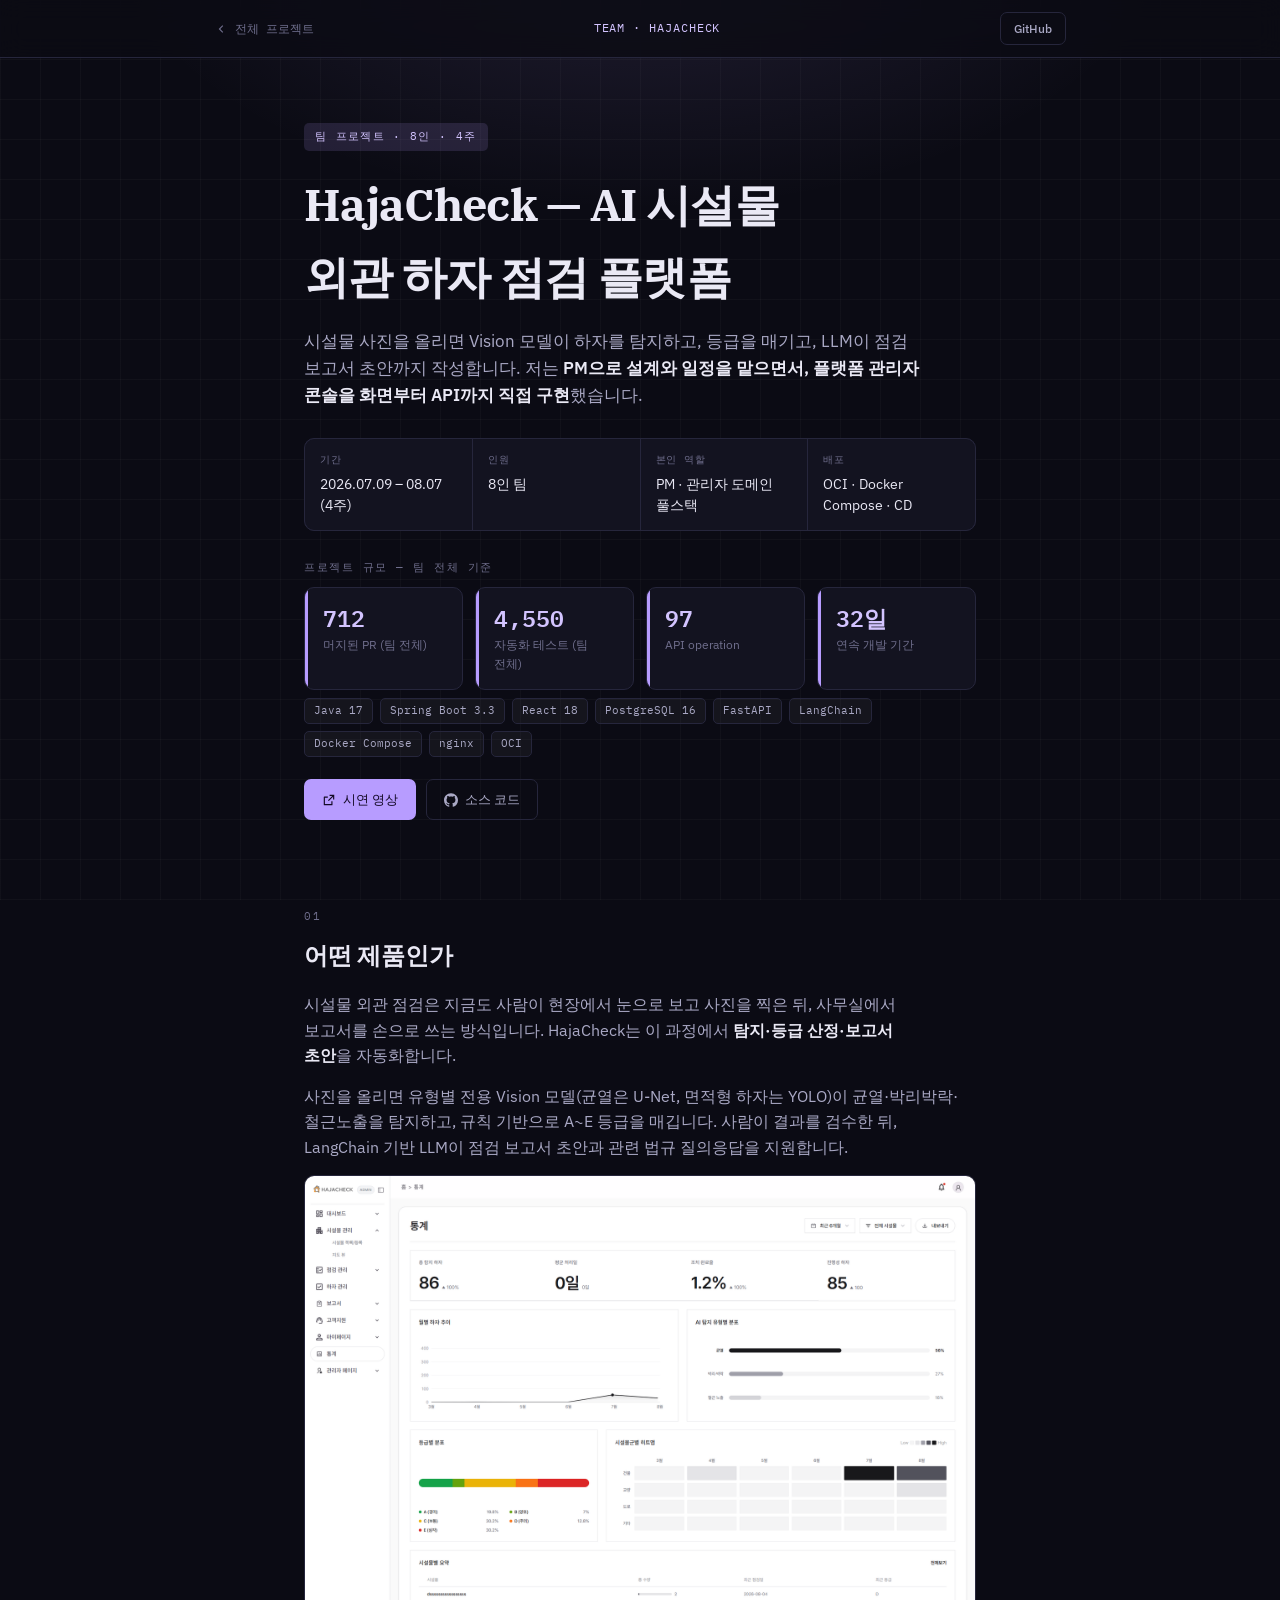
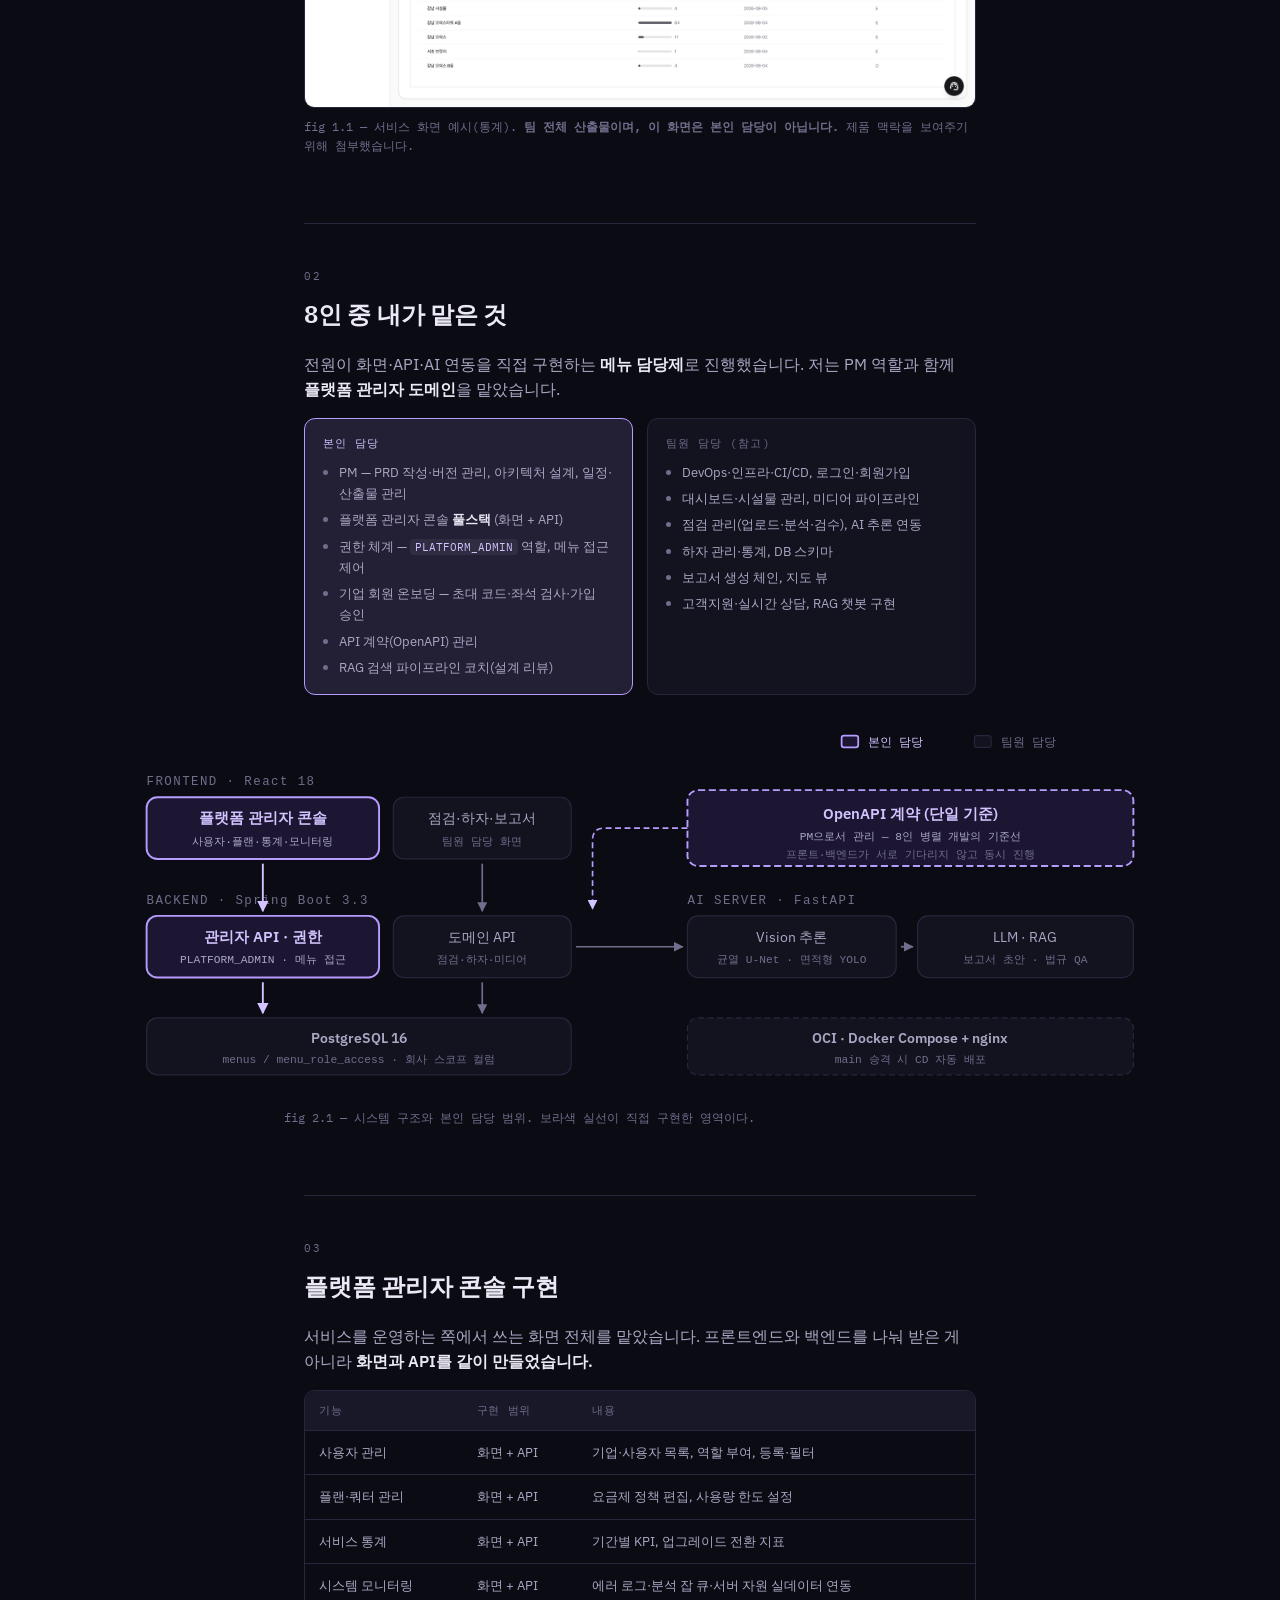
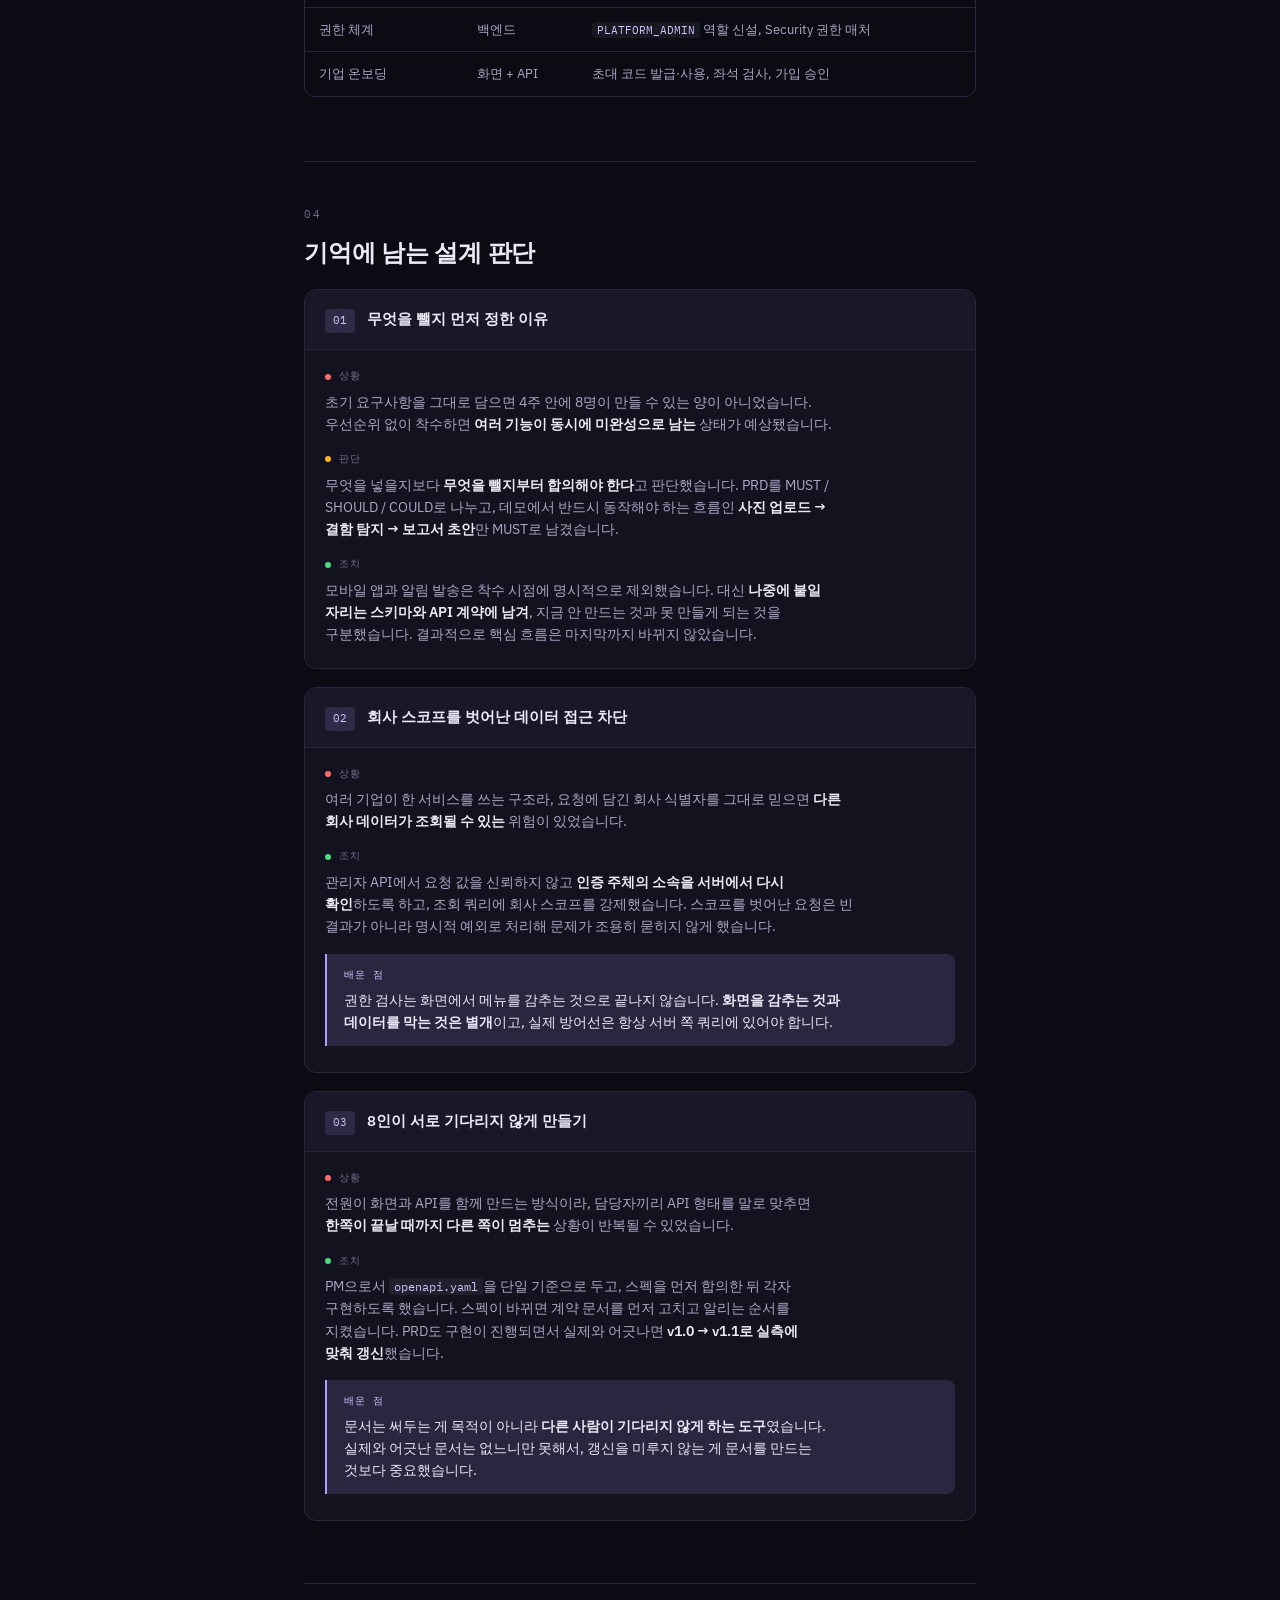
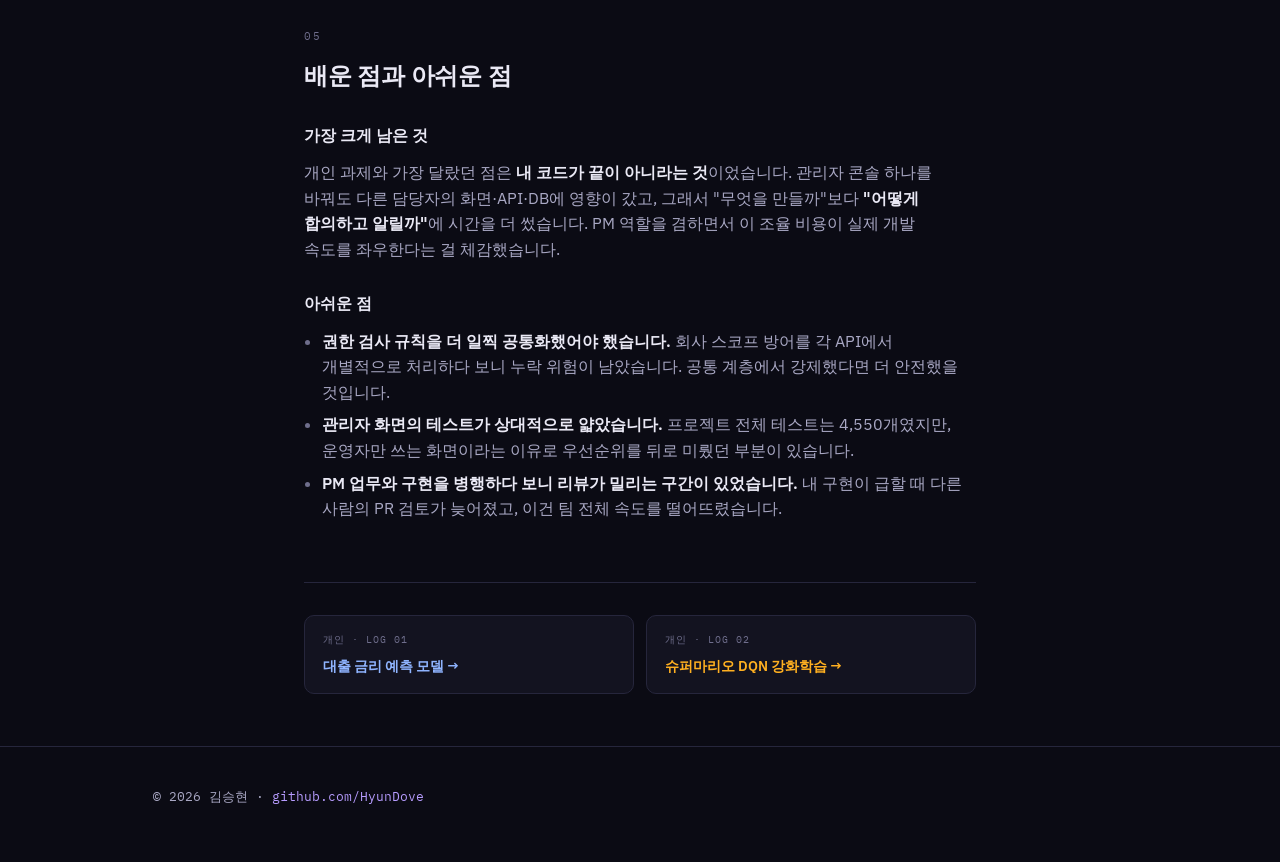
==== commit 1eba70fb: "docs: 설계 판단 01번을 범위 우선순위 판단으로 교체" ====
--- a/haja.html
+++ b/haja.html
@@ -237,20 +237,20 @@
     <div class="trouble">
       <div class="trouble-head">
         <span class="trouble-idx">01</span>
-        <span class="trouble-title">메뉴를 코드에서 DB로 옮긴 이유</span>
+        <span class="trouble-title">무엇을 뺄지 먼저 정한 이유</span>
       </div>
       <div class="trouble-body">
         <div class="step symptom">
           <div class="step-label">상황</div>
-          <p>사이드바와 관리자 메뉴가 프론트엔드에 하드코딩돼 있었습니다. 역할이 하나 늘거나 메뉴 노출 조건이 바뀔 때마다 프론트를 수정·배포해야 했습니다.</p>
+          <p>초기 요구사항을 그대로 담으면 4주 안에 8명이 만들 수 있는 양이 아니었습니다. 우선순위 없이 착수하면 <strong>여러 기능이 동시에 미완성으로 남는</strong> 상태가 예상됐습니다.</p>
         </div>
         <div class="step cause">
           <div class="step-label">판단</div>
-          <p>프로젝트 중반에 <code>PLATFORM_ADMIN</code>, <code>COUNSELOR</code> 등 역할이 계속 추가되는 흐름이 보였습니다. 이대로면 <strong>역할이 늘어날 때마다 배포가 필요한 구조</strong>가 굳어진다고 판단했습니다.</p>
+          <p>무엇을 넣을지보다 <strong>무엇을 뺄지부터 합의해야 한다</strong>고 판단했습니다. PRD를 MUST / SHOULD / COULD로 나누고, 데모에서 반드시 동작해야 하는 흐름인 <strong>사진 업로드 → 결함 탐지 → 보고서 초안</strong>만 MUST로 남겼습니다.</p>
         </div>
         <div class="step fix">
           <div class="step-label">조치</div>
-          <p>메뉴 정의와 역할별 접근 권한을 <code>menus</code> / <code>menu_role_access</code> 테이블로 옮기고, 프론트가 로그인 시 조회해 렌더링하도록 전환했습니다. 이후 메뉴 변경은 <strong>데이터 수정만으로</strong> 처리했습니다.</p>
+          <p>모바일 앱과 알림 발송은 착수 시점에 명시적으로 제외했습니다. 대신 <strong>나중에 붙일 자리는 스키마와 API 계약에 남겨</strong>, 지금 안 만드는 것과 못 만들게 되는 것을 구분했습니다. 결과적으로 핵심 흐름은 마지막까지 바뀌지 않았습니다.</p>
         </div>
       </div>
     </div>
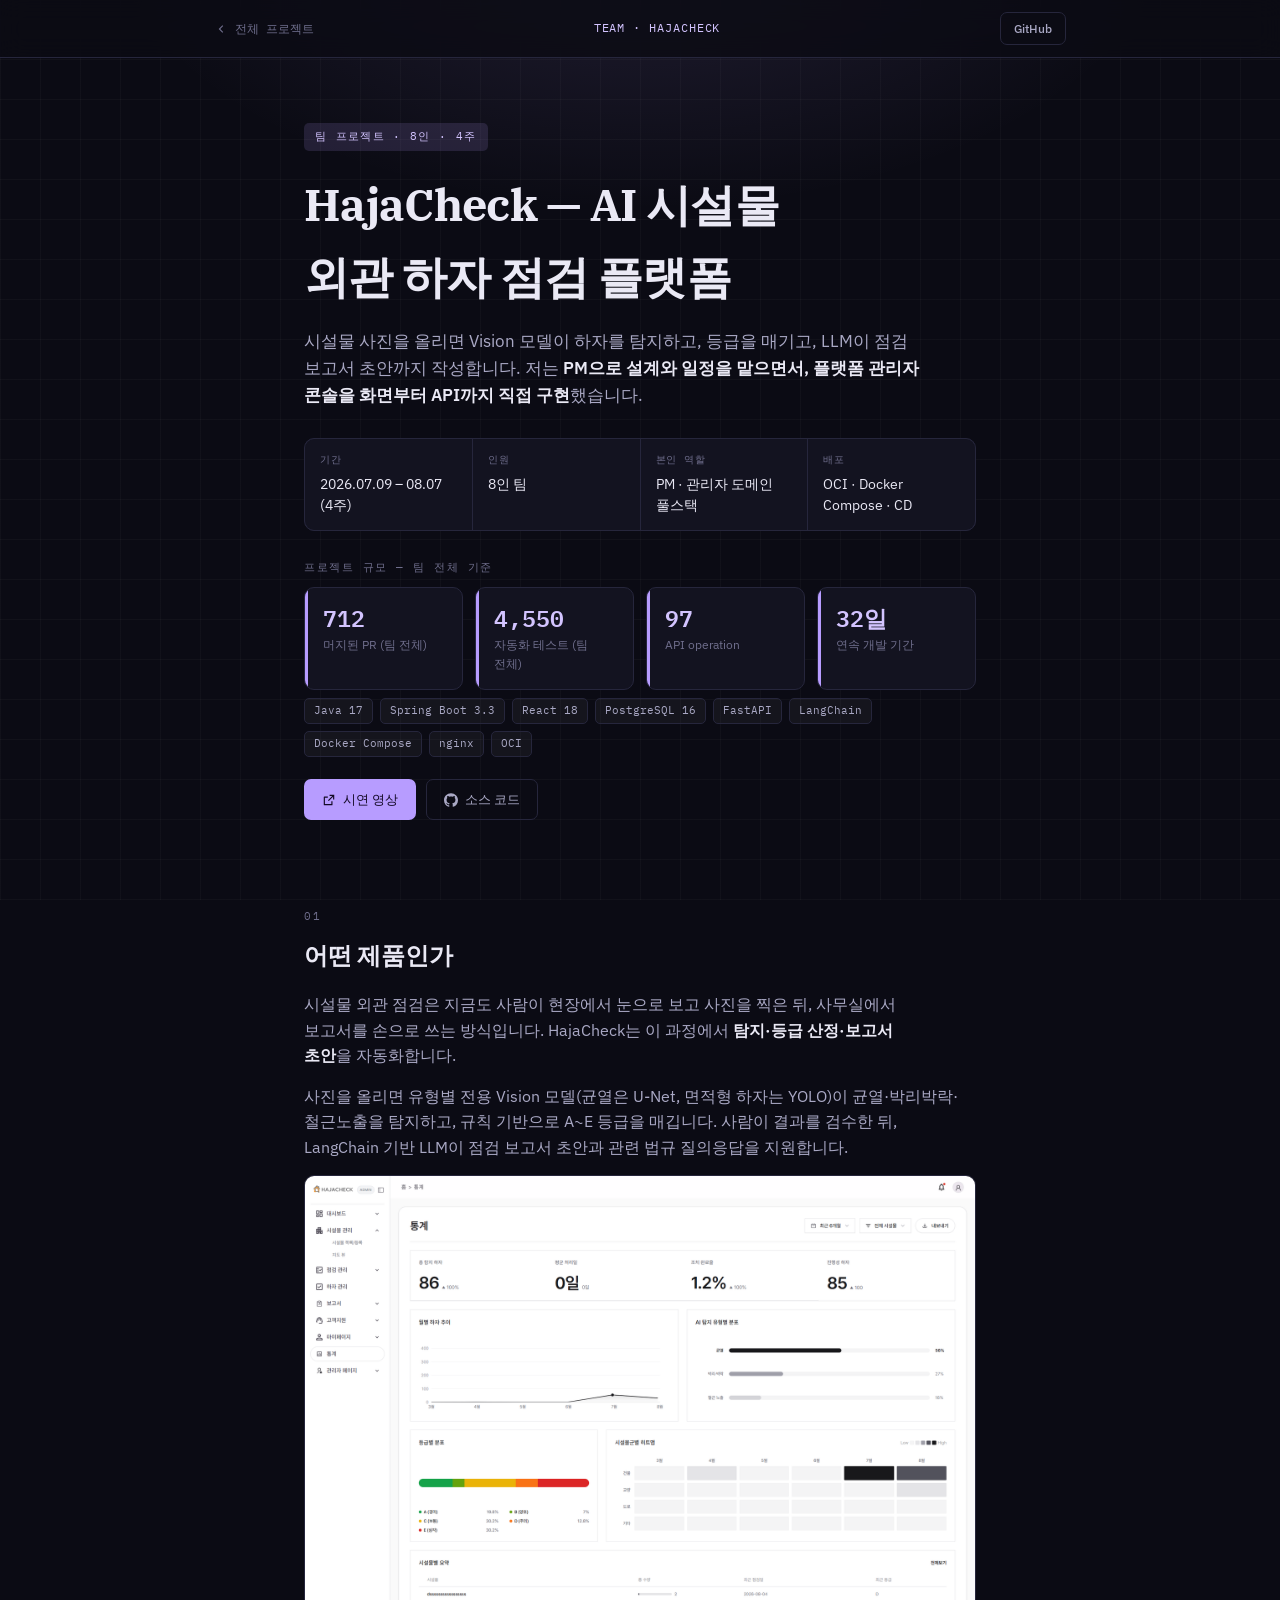
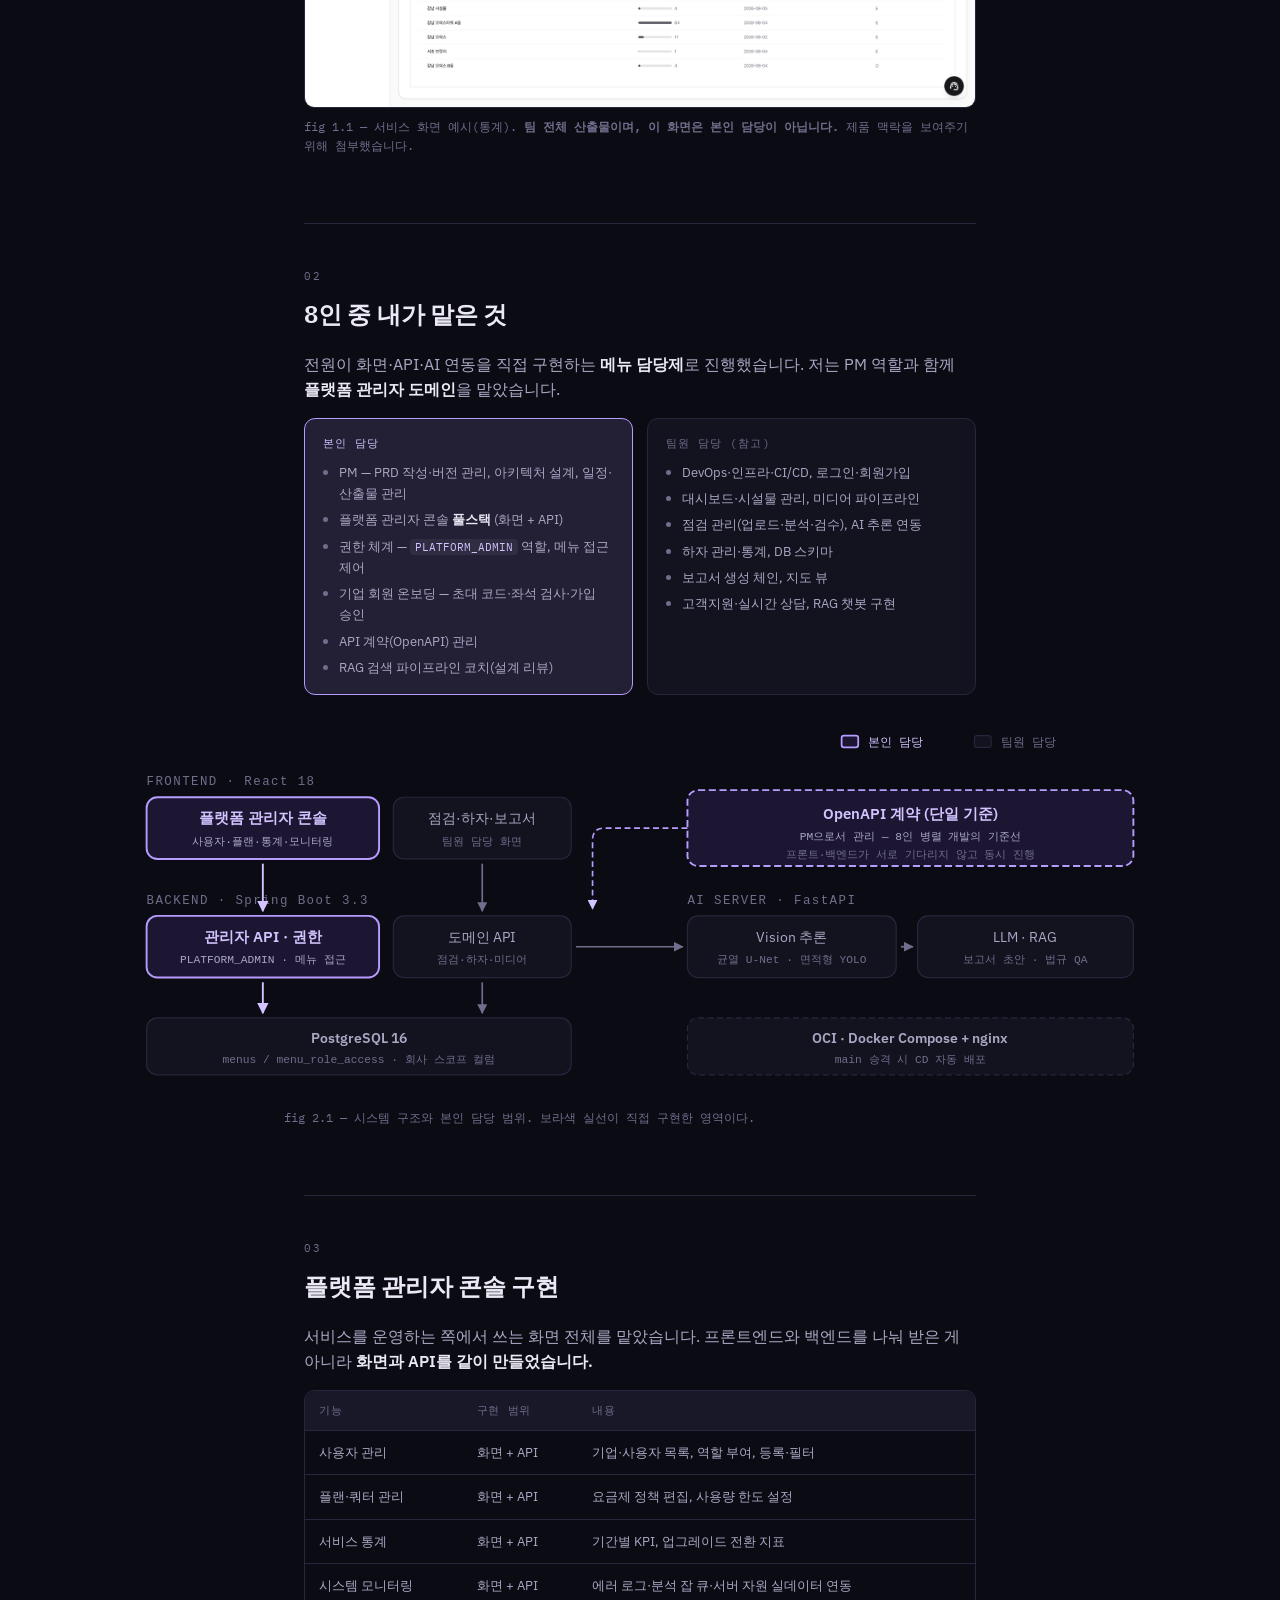
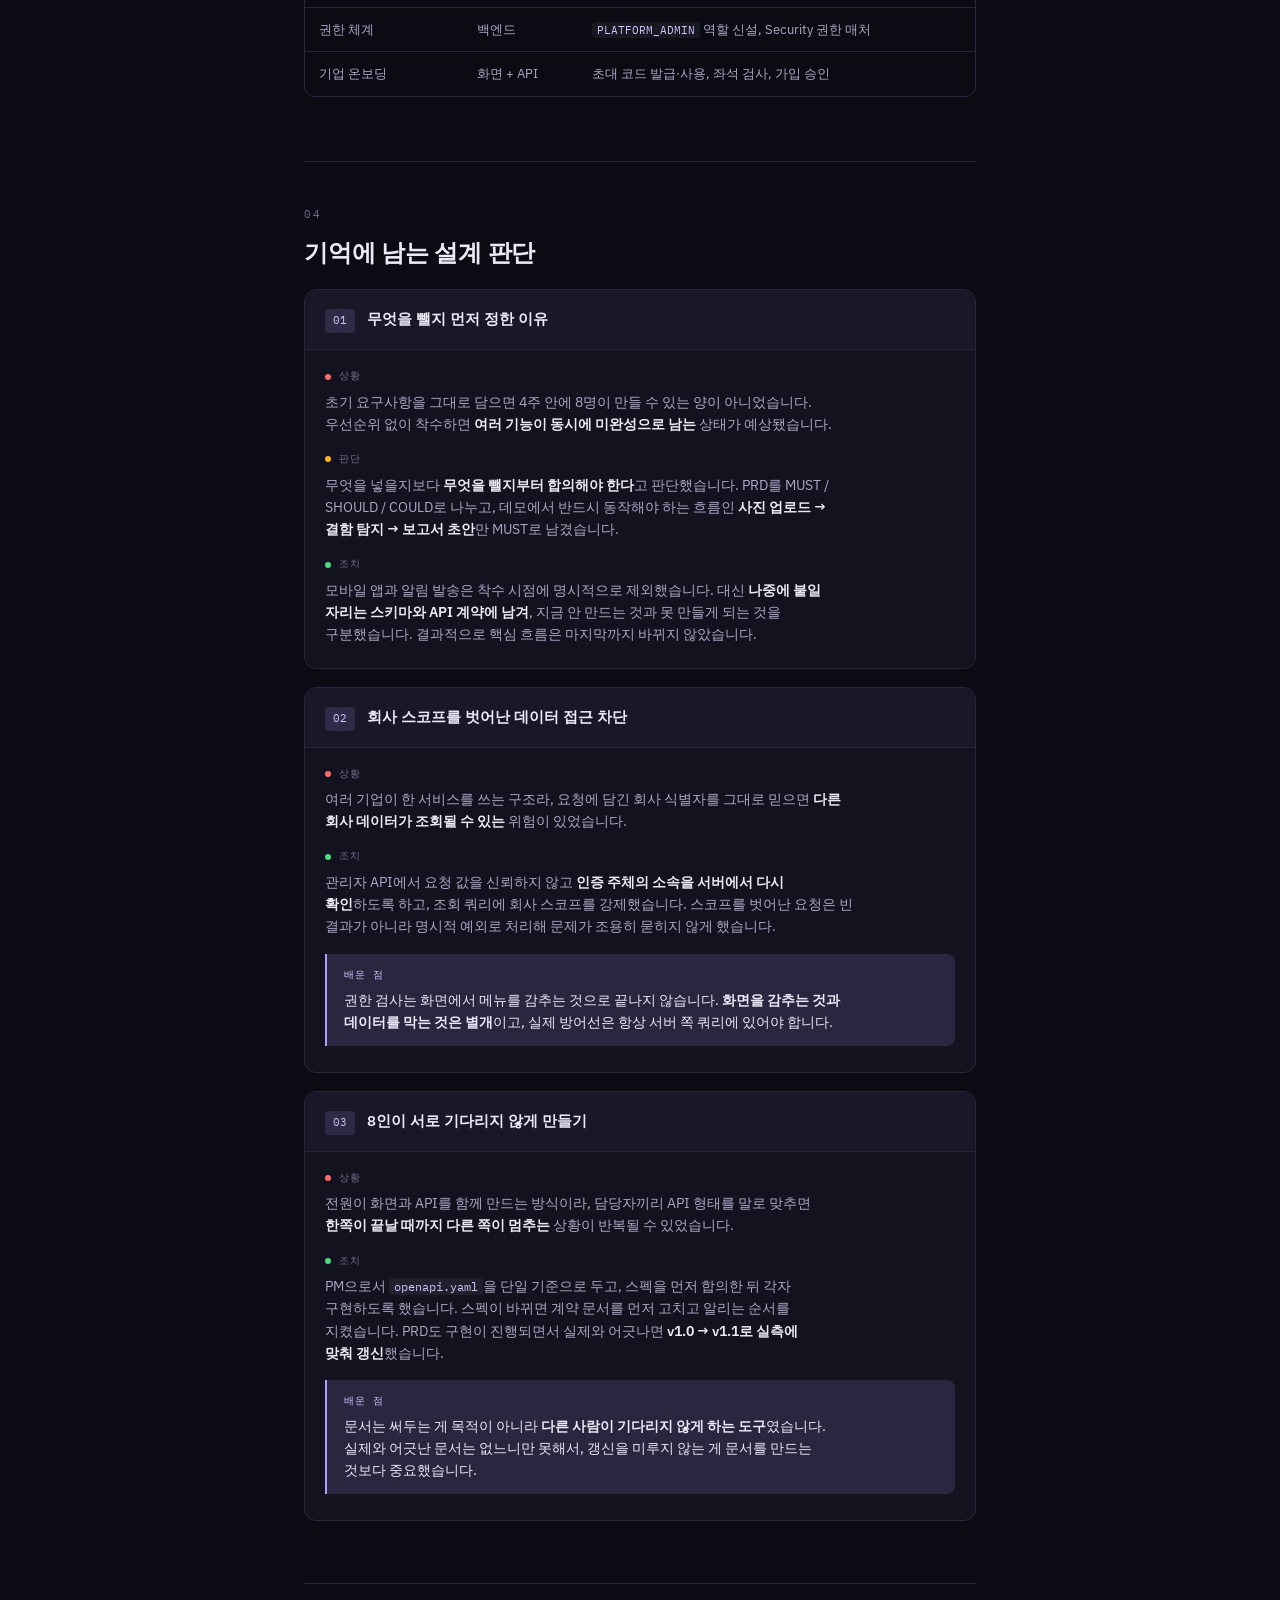
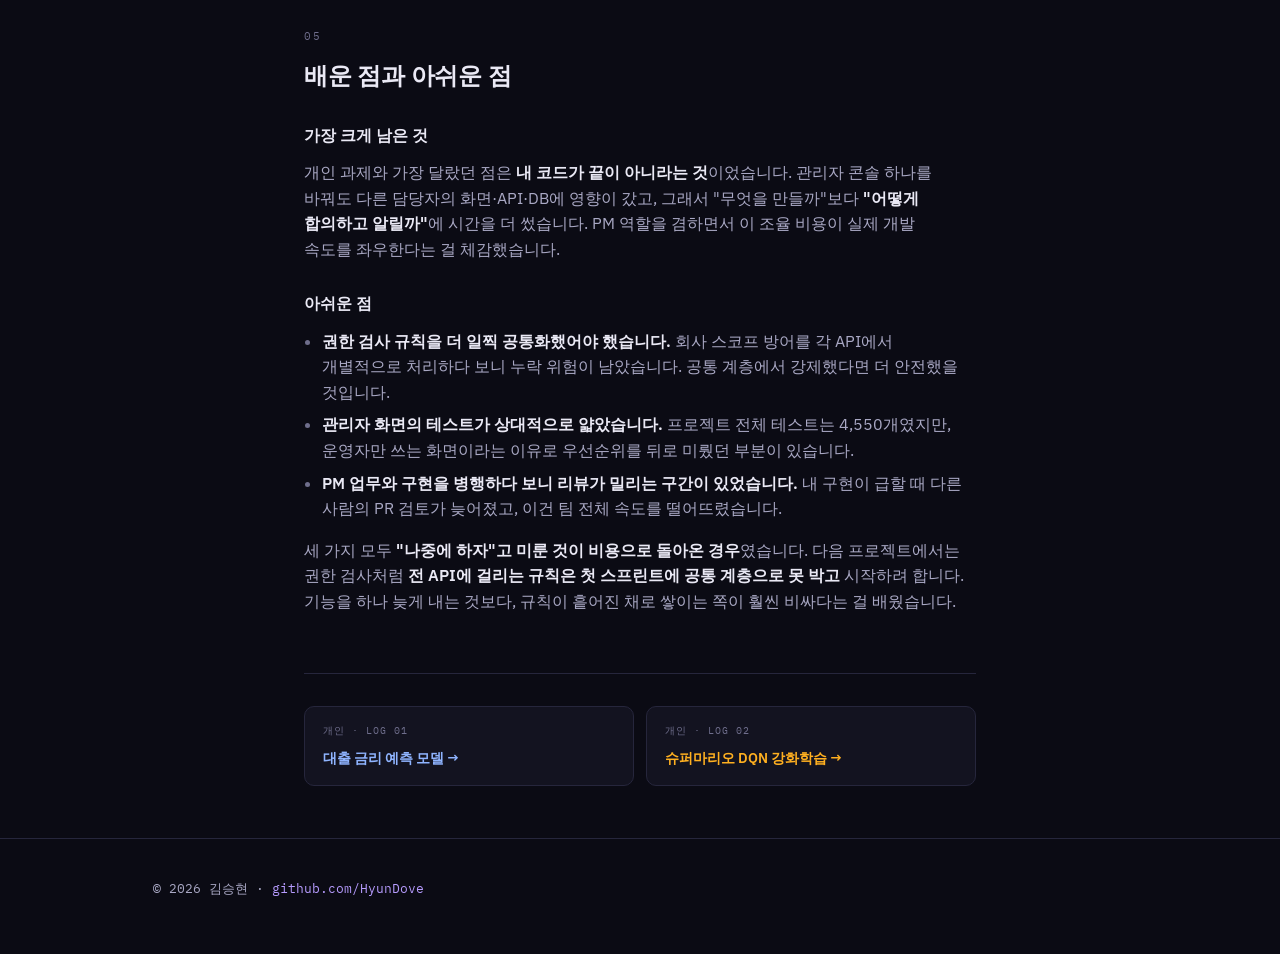
==== commit 8fb47ef5: "docs: 아쉬운 점에 학습 마무리 문단 추가" ====
--- a/haja.html
+++ b/haja.html
@@ -317,6 +317,11 @@
       <li><strong>관리자 화면의 테스트가 상대적으로 얇았습니다.</strong> 프로젝트 전체 테스트는 4,550개였지만, 운영자만 쓰는 화면이라는 이유로 우선순위를 뒤로 미뤘던 부분이 있습니다.</li>
       <li><strong>PM 업무와 구현을 병행하다 보니 리뷰가 밀리는 구간이 있었습니다.</strong> 내 구현이 급할 때 다른 사람의 PR 검토가 늦어졌고, 이건 팀 전체 속도를 떨어뜨렸습니다.</li>
     </ul>
+    <p>
+      세 가지 모두 <strong>"나중에 하자"고 미룬 것이 비용으로 돌아온 경우</strong>였습니다.
+      다음 프로젝트에서는 권한 검사처럼 <strong>전 API에 걸리는 규칙은 첫 스프린트에 공통 계층으로 못 박고</strong> 시작하려 합니다.
+      기능을 하나 늦게 내는 것보다, 규칙이 흩어진 채로 쌓이는 쪽이 훨씬 비싸다는 걸 배웠습니다.
+    </p>
   </section>
 
   <nav class="pager" aria-label="다른 프로젝트">
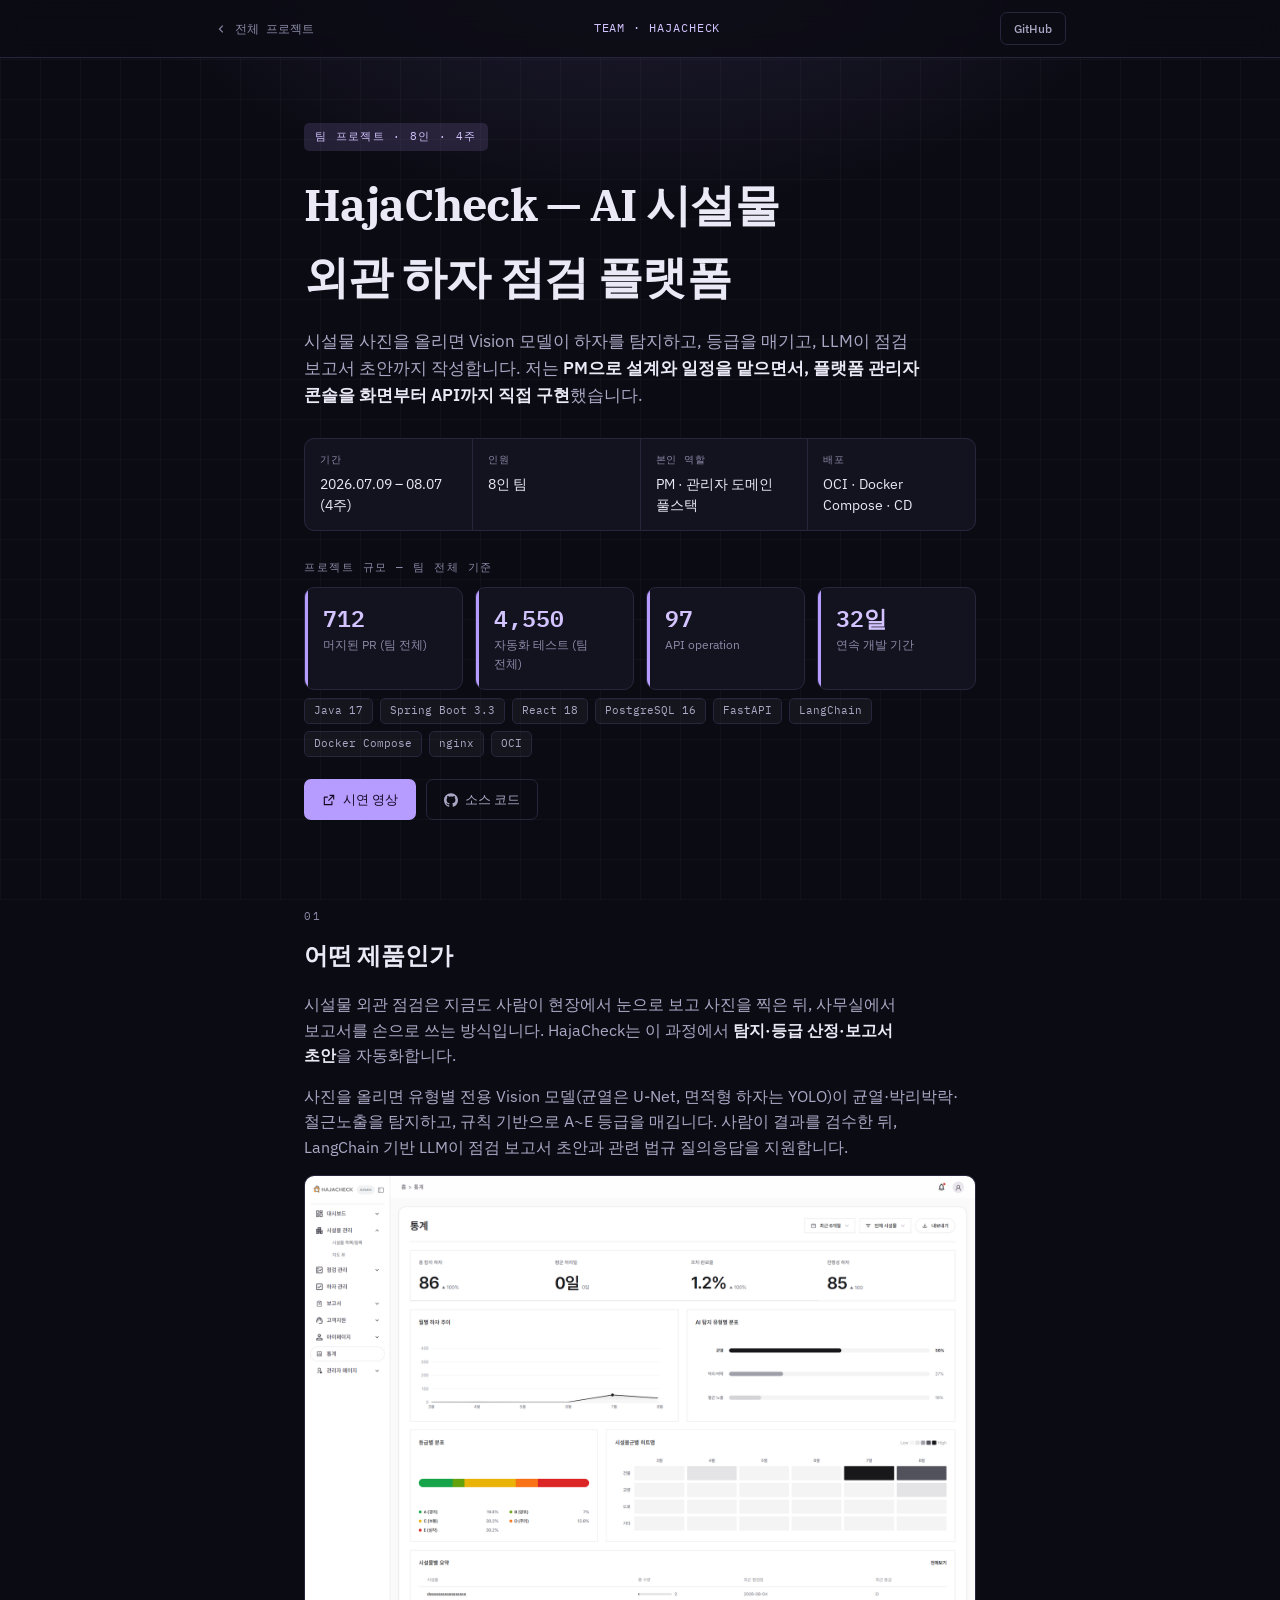
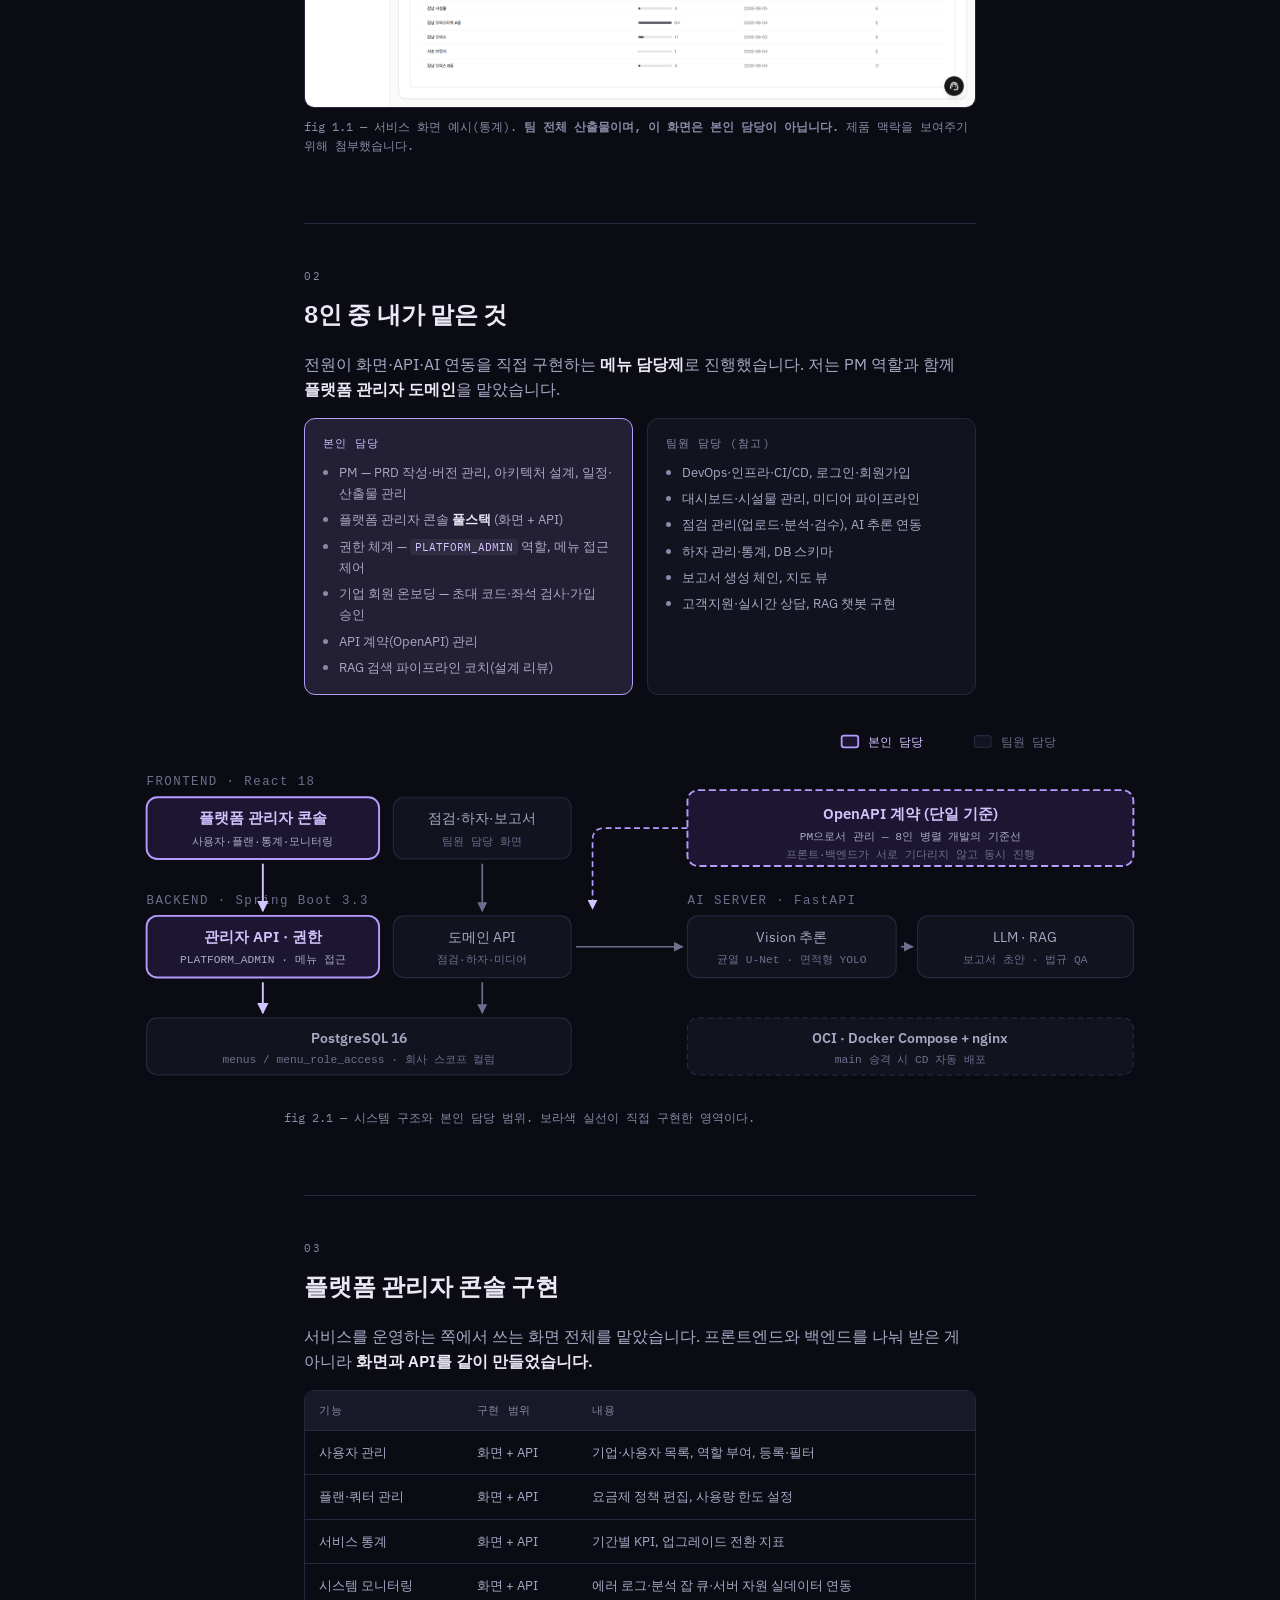
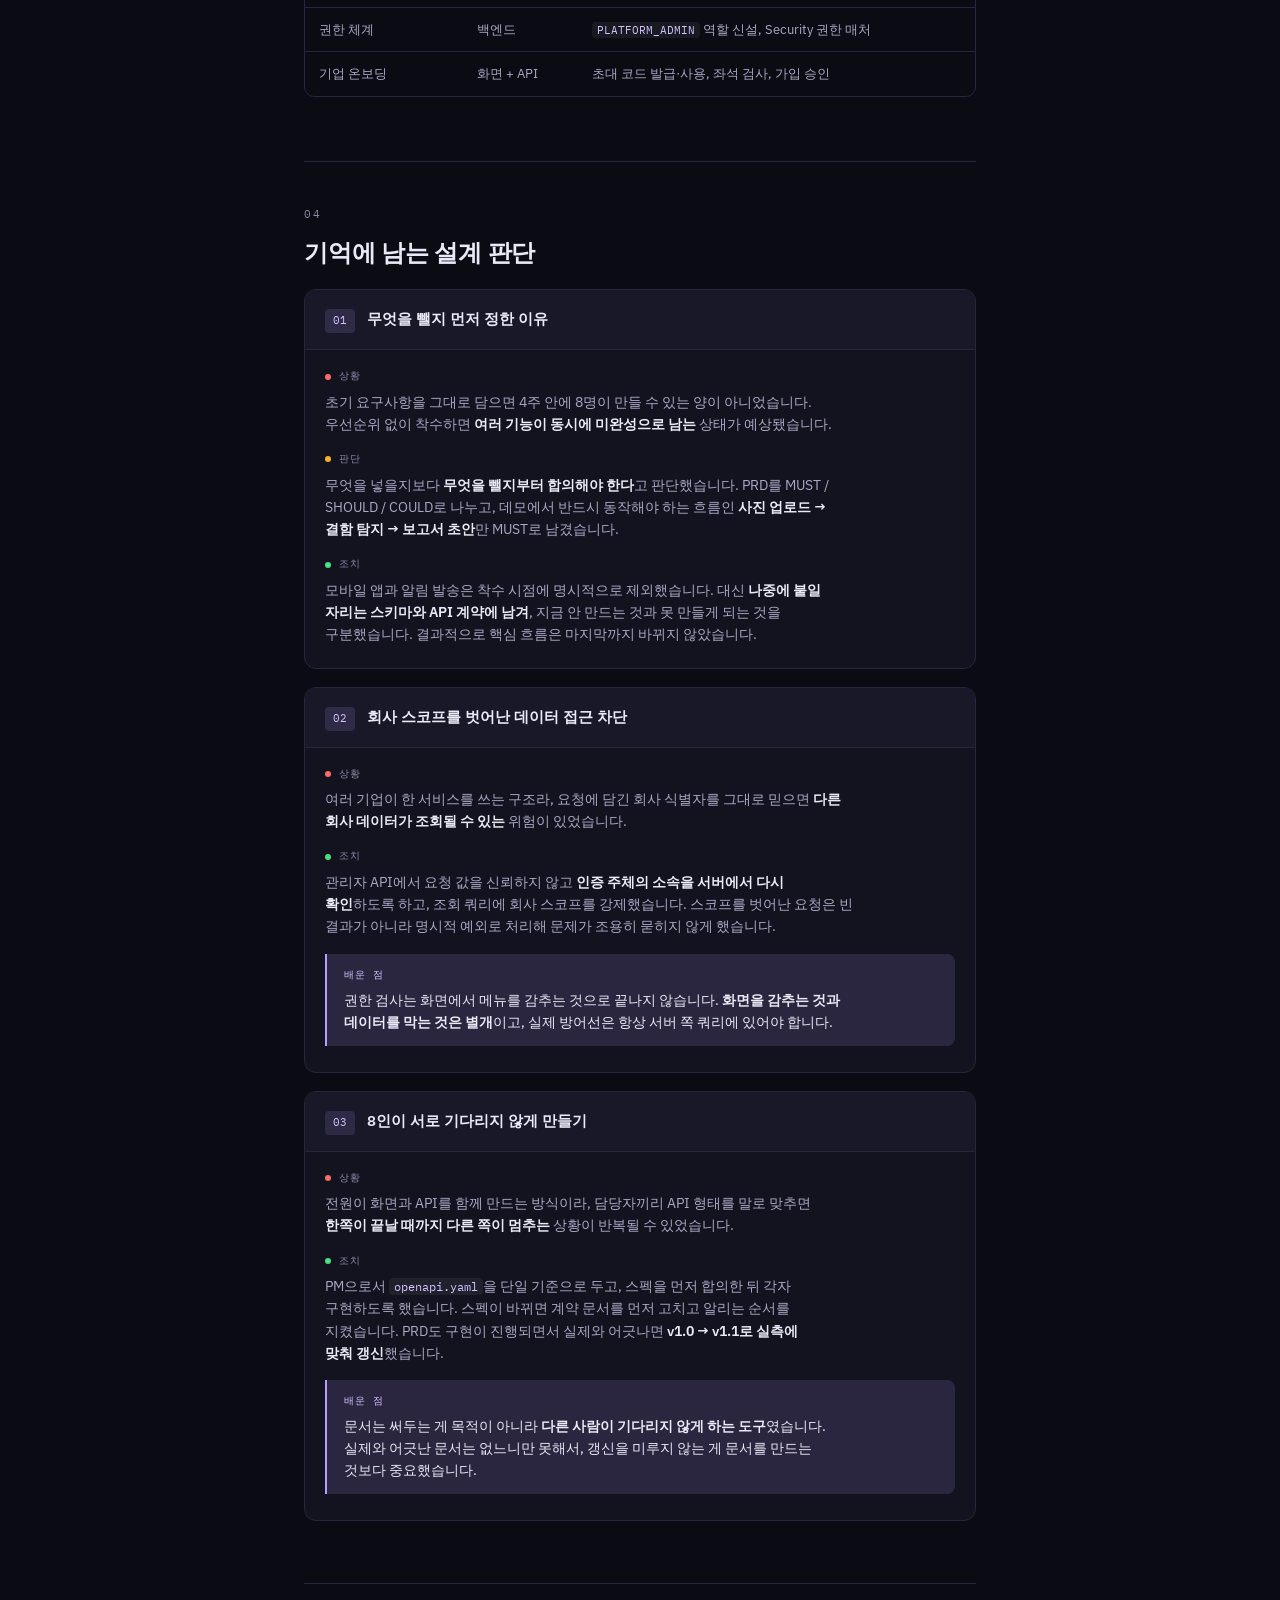
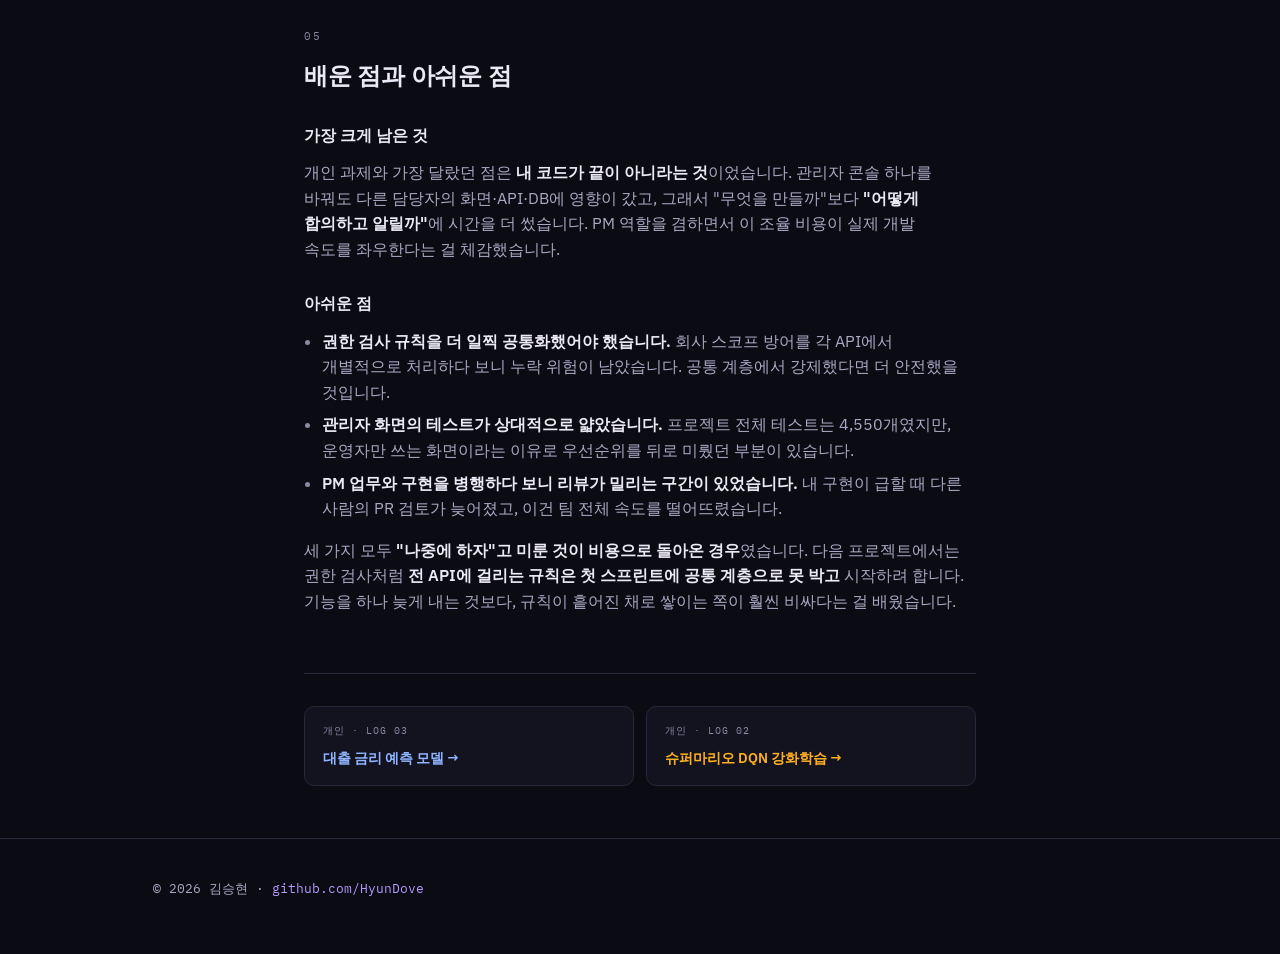
==== commit 16232521: "refactor: 개인 프로젝트 Log 번호를 최신순 기준으로 재정렬" ====
--- a/haja.html
+++ b/haja.html
@@ -326,7 +326,7 @@
 
   <nav class="pager" aria-label="다른 프로젝트">
     <a class="pager-card to-ml" href="ml.html">
-      <div class="pg-label">개인 · Log 01</div>
+      <div class="pg-label">개인 · Log 03</div>
       <div class="pg-title">대출 금리 예측 모델 →</div>
     </a>
     <a class="pager-card to-rl" href="rl.html">
--- a/assets/base.css
+++ b/assets/base.css
@@ -22,7 +22,7 @@
   --border-strong:#37374f;
   --text:#eae9f5;
   --text-dim:#a9a8c4;
-  --muted:#6f6e8c;
+  --muted:#8a89a6;
   --accent:#b79cff;
 
   --ml:#5b8def;    --ml-2:#8fb4ff;
@@ -329,6 +329,33 @@
   *{animation-duration:.001ms !important;animation-iteration-count:1 !important;transition-duration:.001ms !important;}
 }
 
+/* ── 인쇄 / PDF 저장 ── 다크 배경을 밝게 뒤집어 잉크·가독성 확보 */
+@media print{
+  :root{
+    --bg:#fff; --bg-grid:transparent; --surface:#f6f6f9; --surface-2:#ececf3;
+    --border:#c9c9d6; --border-strong:#9a9ab0;
+    --text:#111118; --text-dim:#2c2c3a; --muted:#55556a;
+    --proj-soft:transparent;
+  }
+  /* body[data-proj]가 :root보다 우선하므로 액센트는 여기서 다시 덮는다 */
+  body[data-proj]{--proj:#4a3a8c; --proj-2:#3b2e70; --proj-soft:transparent;}
+
+  body{background:#fff;color:var(--text);}
+  .topbar,.pager,.btn{display:none;}
+  a{color:var(--text);text-decoration:underline;}
+  footer a[href]::after{content:" (" attr(href) ")";font-size:.8em;color:var(--muted);}
+
+  /* 카드·표가 페이지 경계에서 잘리지 않게 */
+  .trouble,.lesson,.kpi,figure,.table-wrap{break-inside:avoid;}
+  h2,h3{break-after:avoid;}
+  section{border-top:1px solid var(--border);padding:24px 0;}
+
+  .meta-cell,.kpi,.lesson,.trouble,pre{background:var(--surface);}
+  th{background:var(--surface-2);color:var(--text-dim);}
+  .trouble-head{background:var(--surface-2);}
+  @page{margin:14mm;}
+}
+
 @media (max-width:560px){
   .detail-hero{padding:40px 0 32px;}
   section{padding:34px 0;}
